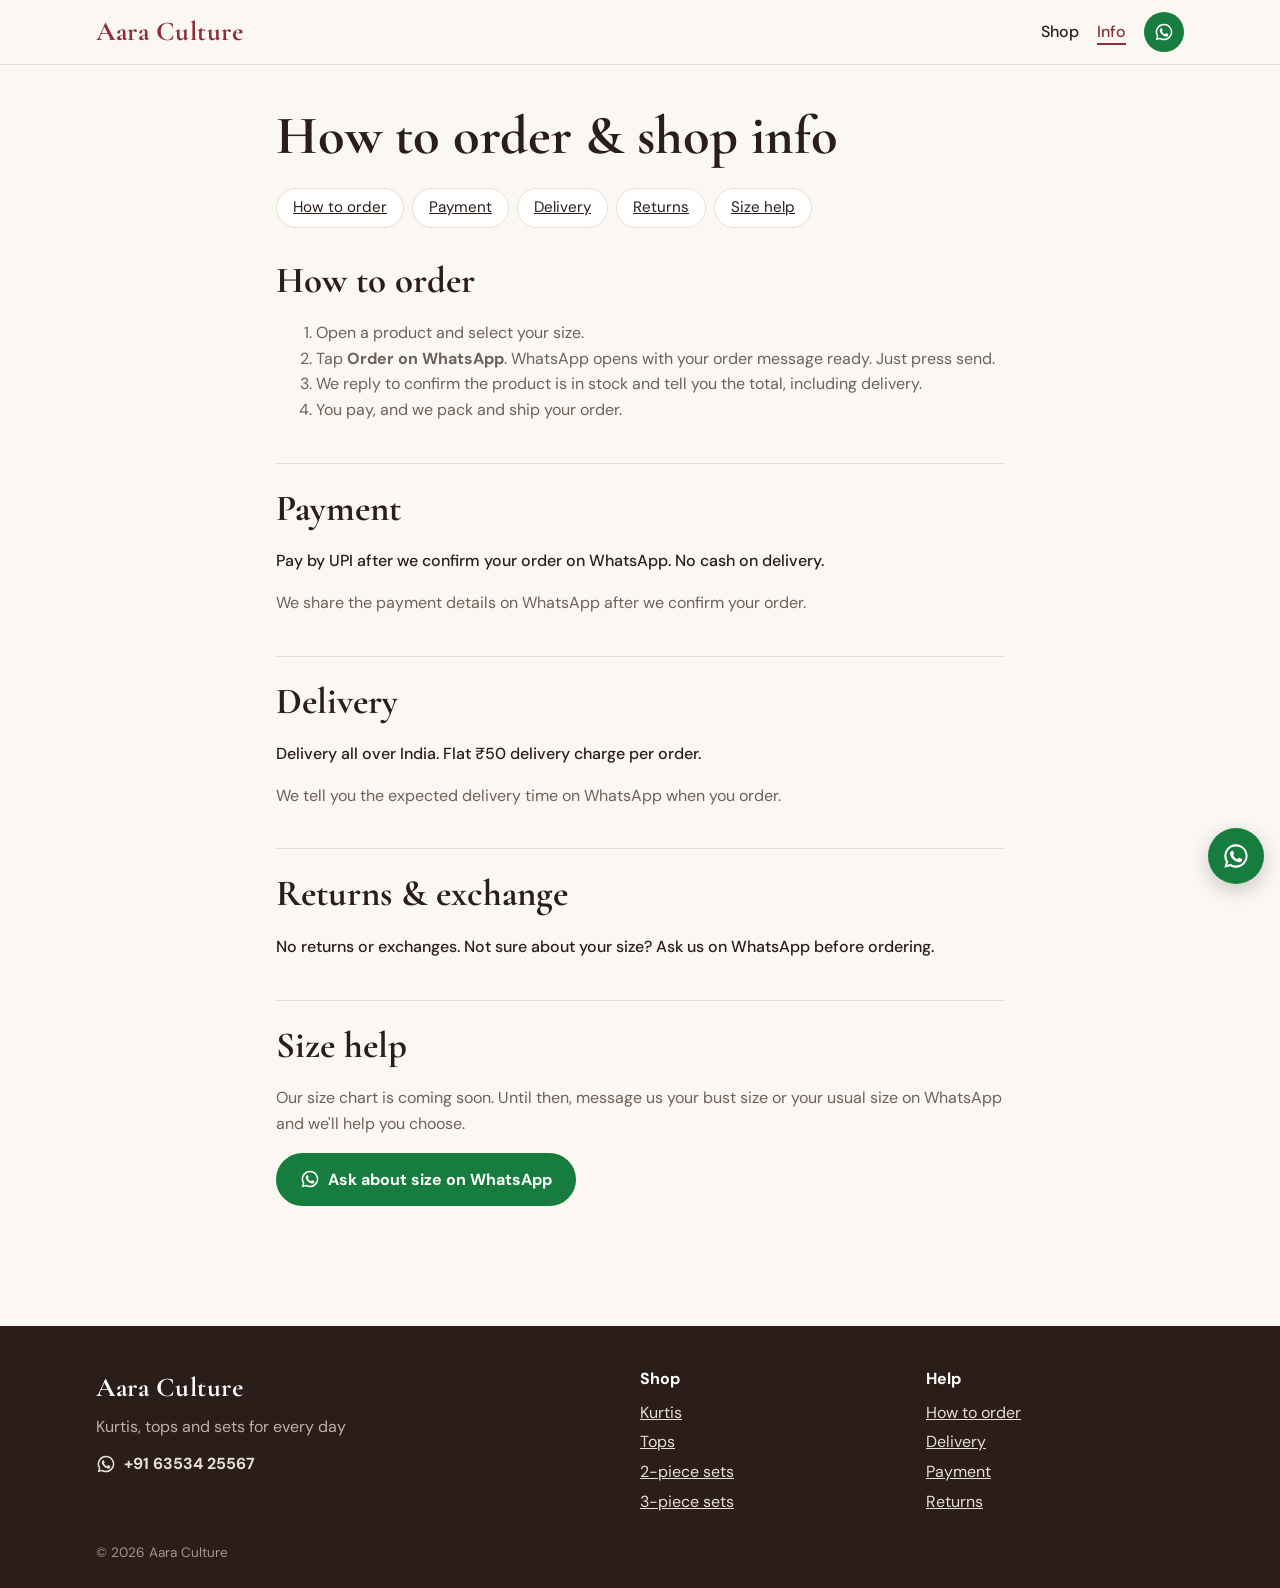
==== info.html @ 0fbfe8c0 "Build first version of the catalog site with sample products Home, shop (category/size filters), pro" ====
<!doctype html>
<html lang="en">
<head>
  <meta charset="utf-8">
  <meta name="viewport" content="width=device-width, initial-scale=1">
  <title>How to order & shop info | Aara Culture</title>
  <meta name="description" content="How to order from Aara Culture on WhatsApp, plus payment, delivery and return details.">
  <meta property="og:title" content="How to order & shop info | Aara Culture">
  <meta property="og:description" content="How to order from Aara Culture on WhatsApp, plus payment, delivery and return details.">
  <meta name="theme-color" content="#8c2f39">
  <link rel="icon" href="images/favicon.svg" type="image/svg+xml">
  <link rel="preconnect" href="https://fonts.googleapis.com">
  <link rel="preconnect" href="https://fonts.gstatic.com" crossorigin>
  <link rel="stylesheet" href="https://fonts.googleapis.com/css2?family=Cormorant+Garamond:wght@600;700&family=DM+Sans:wght@400;500;700&display=swap">
  <link rel="stylesheet" href="css/style.css">
  <script src="js/config.js" defer></script>
  <script src="js/common.js" defer></script>
</head>
<body data-page="info">
  <header id="site-header" class="site-header"></header>

  <main class="section container narrow">
    <h1 class="page-title">How to order &amp; shop info</h1>
    <nav class="toc" aria-label="On this page">
      <a class="chip" href="#how-to-order">How to order</a>
      <a class="chip" href="#payment">Payment</a>
      <a class="chip" href="#delivery">Delivery</a>
      <a class="chip" href="#returns">Returns</a>
      <a class="chip" href="#size-chart">Size help</a>
    </nav>

    <section class="info-block" id="how-to-order">
      <h2>How to order</h2>
      <ol>
        <li>Open a product and select your size.</li>
        <li>Tap <strong>Order on WhatsApp</strong>. WhatsApp opens with your order message ready. Just press send.</li>
        <li>We reply to confirm the product is in stock and tell you the total, including delivery.</li>
        <li>You pay, and we pack and ship your order.</li>
      </ol>
    </section>

    <section class="info-block" id="payment">
      <h2>Payment</h2>
      <p class="lead" data-policy="payment"></p>
      <p>We share the payment details on WhatsApp after we confirm your order.</p>
    </section>

    <section class="info-block" id="delivery">
      <h2>Delivery</h2>
      <p class="lead" data-policy="delivery"></p>
      <p>We tell you the expected delivery time on WhatsApp when you order.</p>
    </section>

    <section class="info-block" id="returns">
      <h2>Returns &amp; exchange</h2>
      <p class="lead" data-policy="returns"></p>
    </section>

    <section class="info-block" id="size-chart">
      <h2>Size help</h2>
      <p>Our size chart is coming soon. Until then, message us your bust size or your usual size on WhatsApp and we'll help you choose.</p>
      <p><a class="button button-whatsapp" id="size-help-button" href="#">Ask about size on WhatsApp</a></p>
    </section>
  </main>

  <footer id="site-footer" class="site-footer"></footer>
  <script>
    document.addEventListener("DOMContentLoaded", () => {
      const button = document.getElementById("size-help-button");
      button.href = whatsappLink("Hi " + STORE.name + ", can you help me choose my size?");
      button.insertAdjacentHTML("afterbegin", WHATSAPP_ICON);
    });
  </script>
</body>
</html>
---- css/style.css ----
/* Aara Culture — one stylesheet for the whole site. Mobile first. */

:root {
  --bg: #fbf7f2;
  --surface: #ffffff;
  --ink: #2b1d1a;
  --muted: #6f605a;
  --line: #eadfd5;
  --brand: #8c2f39;
  --brand-dark: #6e222b;
  --brand-soft: #f6e3e6;
  --gold: #c9a227;
  --whatsapp: #167d3f;
  --whatsapp-dark: #10662f;
  --radius: 14px;
  --font-display: "Cormorant Garamond", Georgia, serif;
  --font-body: "DM Sans", system-ui, -apple-system, "Segoe UI", Roboto, sans-serif;
}

*,
*::before,
*::after {
  box-sizing: border-box;
}

html {
  scroll-behavior: smooth;
}

body {
  margin: 0;
  background: var(--bg);
  color: var(--ink);
  font-family: var(--font-body);
  font-size: 16px;
  line-height: 1.6;
  -webkit-font-smoothing: antialiased;
}

img {
  display: block;
  max-width: 100%;
  height: auto;
}

a {
  color: var(--brand);
}

h1,
h2,
h3 {
  font-family: var(--font-display);
  font-weight: 700;
  line-height: 1.15;
  margin: 0 0 0.5em;
}

h1 {
  font-size: clamp(2.1rem, 6vw, 3.4rem);
}

h2 {
  font-size: clamp(1.7rem, 4.5vw, 2.3rem);
}

h3 {
  font-size: 1.35rem;
}

.container {
  width: 100%;
  max-width: 1120px;
  margin: 0 auto;
  padding: 0 16px;
}

.icon {
  width: 1.25em;
  height: 1.25em;
  flex-shrink: 0;
}

/* ---------- Header ---------- */

.site-header {
  position: sticky;
  top: 0;
  z-index: 20;
  background: rgba(251, 247, 242, 0.94);
  backdrop-filter: blur(8px);
  border-bottom: 1px solid var(--line);
}

.header-inner {
  display: flex;
  align-items: center;
  justify-content: space-between;
  min-height: 64px;
  gap: 12px;
}

.logo {
  font-family: var(--font-display);
  font-weight: 700;
  font-size: 1.7rem;
  letter-spacing: 0.02em;
  color: var(--brand);
  text-decoration: none;
  margin: 0;
  white-space: nowrap;
}

.nav {
  display: flex;
  align-items: center;
  gap: 18px;
}

.nav a {
  color: var(--ink);
  text-decoration: none;
  font-weight: 500;
}

.nav a[aria-current="page"] {
  color: var(--brand);
  text-decoration: underline;
  text-underline-offset: 6px;
  text-decoration-thickness: 2px;
}

.nav .nav-whatsapp {
  display: inline-flex;
  align-items: center;
  justify-content: center;
  width: 40px;
  height: 40px;
  border-radius: 50%;
  background: var(--whatsapp);
  color: #fff;
}

/* ---------- Buttons and chips ---------- */

.button {
  display: inline-flex;
  align-items: center;
  justify-content: center;
  gap: 8px;
  min-height: 48px;
  padding: 12px 22px;
  border: 2px solid var(--brand);
  border-radius: 999px;
  background: var(--brand);
  color: #fff;
  font: inherit;
  font-weight: 700;
  text-decoration: none;
  cursor: pointer;
  transition: background 0.15s, border-color 0.15s;
}

.button:hover {
  background: var(--brand-dark);
  border-color: var(--brand-dark);
}

.button-outline {
  background: transparent;
  color: var(--brand);
}

.button-outline:hover {
  background: var(--brand-soft);
}

.button-whatsapp {
  background: var(--whatsapp);
  border-color: var(--whatsapp);
}

.button-whatsapp:hover {
  background: var(--whatsapp-dark);
  border-color: var(--whatsapp-dark);
}

.button[aria-disabled="true"] {
  background: #d9d0ca;
  border-color: #d9d0ca;
  color: #5c504b;
  cursor: not-allowed;
}

.chip {
  min-height: 40px;
  padding: 6px 16px;
  border: 1.5px solid var(--line);
  border-radius: 999px;
  background: var(--surface);
  color: var(--ink);
  font: inherit;
  font-size: 0.95rem;
  white-space: nowrap;
  cursor: pointer;
}

.chip:hover {
  border-color: var(--brand);
}

.chip[aria-pressed="true"] {
  background: var(--brand);
  border-color: var(--brand);
  color: #fff;
}

.link-button {
  padding: 0;
  border: 0;
  background: none;
  color: var(--brand);
  font: inherit;
  text-decoration: underline;
  cursor: pointer;
}

:focus-visible {
  outline: 3px solid var(--gold);
  outline-offset: 2px;
}

/* ---------- Sections ---------- */

.section {
  padding-top: 40px;
  padding-bottom: 40px;
}

.section-head {
  display: flex;
  align-items: baseline;
  justify-content: space-between;
  gap: 12px;
}

.page-title {
  margin-bottom: 20px;
}

.notice {
  padding: 24px;
  border: 1px dashed var(--line);
  border-radius: var(--radius);
  background: var(--surface);
  text-align: center;
  grid-column: 1 / -1;
}

.loading {
  color: var(--muted);
}

/* ---------- Home: hero ---------- */

.hero {
  background:
    radial-gradient(circle at 85% 20%, rgba(201, 162, 39, 0.18), transparent 45%),
    radial-gradient(circle at 10% 90%, rgba(140, 47, 57, 0.12), transparent 50%),
    var(--brand-soft);
  overflow: hidden;
}

.hero-inner {
  display: grid;
  gap: 8px;
  align-items: center;
  padding-top: 40px;
}

.eyebrow {
  margin: 0 0 8px;
  color: var(--brand);
  font-size: 0.8rem;
  font-weight: 700;
  letter-spacing: 0.18em;
  text-transform: uppercase;
}

.hero-text p {
  max-width: 34em;
  color: var(--muted);
  font-size: 1.05rem;
}

.hero-actions {
  display: flex;
  flex-wrap: wrap;
  gap: 12px;
  margin-top: 24px;
}

.hero-image {
  width: min(260px, 70%);
  margin: 0 auto -24px;
}

/* ---------- Home: categories ---------- */

.category-grid {
  display: grid;
  grid-template-columns: repeat(2, 1fr);
  gap: 12px;
}

.category {
  position: relative;
  display: block;
  overflow: hidden;
  border-radius: var(--radius);
  color: var(--ink);
  text-decoration: none;
}

.category img {
  width: 100%;
  aspect-ratio: 4 / 5;
  object-fit: cover;
  transition: transform 0.3s;
}

.category:hover img {
  transform: scale(1.04);
}

.category span {
  position: absolute;
  left: 10px;
  right: 10px;
  bottom: 10px;
  padding: 8px 12px;
  border-radius: 999px;
  background: rgba(255, 255, 255, 0.92);
  font-weight: 700;
  text-align: center;
}

/* ---------- Product cards ---------- */

.product-grid {
  display: grid;
  grid-template-columns: repeat(2, 1fr);
  gap: 16px 12px;
}

.card {
  display: block;
  color: var(--ink);
  text-decoration: none;
}

.card-image {
  position: relative;
  overflow: hidden;
  border-radius: var(--radius);
  background: var(--surface);
}

.card-image img {
  width: 100%;
  aspect-ratio: 3 / 4;
  object-fit: cover;
  transition: transform 0.3s;
}

.card:hover .card-image img {
  transform: scale(1.04);
}

.card.is-soldout .card-image img {
  opacity: 0.55;
}

.badges {
  position: absolute;
  top: 8px;
  left: 8px;
  display: flex;
  flex-wrap: wrap;
  gap: 6px;
}

.badge {
  display: inline-block;
  padding: 2px 10px;
  border-radius: 999px;
  font-family: var(--font-body);
  font-size: 0.72rem;
  font-weight: 700;
  letter-spacing: 0.04em;
  text-transform: uppercase;
  vertical-align: middle;
}

.badge-soldout {
  background: var(--ink);
  color: #fff;
}

.badge-sample {
  background: #fff3cd;
  color: #6b5200;
}

.card-body {
  padding: 10px 2px 0;
}

.card-category {
  margin: 0;
  color: var(--muted);
  font-size: 0.8rem;
}

.card-title {
  margin: 2px 0 4px;
  font-family: var(--font-body);
  font-size: 0.98rem;
  font-weight: 500;
  line-height: 1.35;
}

.card-price {
  margin: 0;
  font-weight: 700;
}

/* ---------- Home: how to order ---------- */

.how {
  background: var(--surface);
  border-top: 1px solid var(--line);
  border-bottom: 1px solid var(--line);
}

.steps {
  display: grid;
  gap: 16px;
  margin: 0 0 20px;
  padding: 0;
  list-style: none;
}

.steps li {
  padding: 20px;
  border: 1px solid var(--line);
  border-radius: var(--radius);
  background: var(--bg);
}

.steps p {
  margin: 0;
  color: var(--muted);
}

.step-number {
  display: inline-flex;
  align-items: center;
  justify-content: center;
  width: 36px;
  height: 36px;
  margin-bottom: 10px;
  border-radius: 50%;
  background: var(--brand);
  color: #fff;
  font-weight: 700;
}

.note {
  color: var(--muted);
}

/* ---------- Shop filters ---------- */

.filters {
  display: grid;
  gap: 10px;
  margin-bottom: 8px;
}

.filter-row {
  display: flex;
  gap: 8px;
  overflow-x: auto;
  padding-bottom: 4px;
  scrollbar-width: thin;
}

.result-count {
  margin: 8px 0 16px;
  color: var(--muted);
  font-size: 0.9rem;
}

/* ---------- Product page ---------- */

.product-layout {
  display: grid;
  gap: 24px;
}

.gallery {
  position: relative;
  margin: 0 -16px;
}

.gallery-track {
  display: flex;
  overflow-x: auto;
  scroll-snap-type: x mandatory;
  scrollbar-width: none;
}

.gallery-track::-webkit-scrollbar {
  display: none;
}

.gallery-track img {
  flex: 0 0 100%;
  width: 100%;
  aspect-ratio: 3 / 4;
  object-fit: cover;
  scroll-snap-align: start;
}

.gallery-dots {
  display: flex;
  justify-content: center;
  gap: 8px;
  padding: 12px 0 0;
}

.gallery-dots button {
  width: 10px;
  height: 10px;
  padding: 0;
  border: 0;
  border-radius: 50%;
  background: rgba(43, 29, 26, 0.3);
  cursor: pointer;
}

.gallery-dots button[aria-current="true"] {
  background: var(--brand);
}

.breadcrumb {
  margin: 0 0 8px;
  color: var(--muted);
  font-size: 0.9rem;
}

.breadcrumb a {
  color: var(--muted);
}

.product-title {
  font-size: clamp(1.9rem, 5vw, 2.6rem);
  margin-bottom: 4px;
}

.product-code {
  margin: 0 0 8px;
  color: var(--muted);
  font-size: 0.9rem;
}

.product-price {
  margin: 0 0 20px;
  font-size: 1.6rem;
  font-weight: 700;
}

.label {
  margin: 0 0 8px;
  font-weight: 700;
}

.chips {
  display: flex;
  flex-wrap: wrap;
  gap: 8px;
}

.size-picker .chip {
  min-width: 52px;
}

.size-help {
  margin: 8px 0 0;
  font-size: 0.9rem;
}

.order-bar {
  position: sticky;
  bottom: 0;
  z-index: 10;
  margin: 20px -16px 0;
  padding: 12px 16px;
  background: rgba(251, 247, 242, 0.96);
  border-top: 1px solid var(--line);
}

.order-bar .button {
  width: 100%;
}

.details {
  margin: 24px 0;
}

.details dt {
  font-weight: 700;
}

.details dd {
  margin: 0 0 12px;
  color: var(--muted);
}

.policy-list {
  margin: 0;
  padding: 16px 16px 16px 34px;
  border-radius: var(--radius);
  background: var(--surface);
  border: 1px solid var(--line);
  font-size: 0.92rem;
}

.policy-list li + li {
  margin-top: 6px;
}

/* ---------- Info page ---------- */

.narrow {
  max-width: 760px;
}

.toc {
  display: flex;
  flex-wrap: wrap;
  gap: 8px;
  margin-bottom: 8px;
}

.info-block {
  scroll-margin-top: 80px;
  padding: 24px 0;
  border-bottom: 1px solid var(--line);
}

.info-block:last-child {
  border-bottom: 0;
}

.info-block p,
.info-block li {
  color: var(--muted);
}

.info-block .lead {
  color: var(--ink);
  font-weight: 500;
}

/* ---------- Footer ---------- */

.site-footer {
  margin-top: 40px;
  padding: 40px 0 24px;
  background: var(--ink);
  color: #e9dfd9;
}

.site-footer a {
  color: #e9dfd9;
}

.site-footer .logo {
  color: #fff;
}

.footer-inner {
  display: grid;
  gap: 28px;
}

.footer-tagline {
  margin: 4px 0 12px;
  color: #bfb1aa;
}

.footer-whatsapp {
  display: inline-flex;
  align-items: center;
  gap: 8px;
  font-weight: 700;
  text-decoration: none;
}

.footer-heading {
  margin: 0 0 8px;
  color: #fff;
  font-weight: 700;
}

.site-footer ul {
  margin: 0;
  padding: 0;
  list-style: none;
}

.site-footer li + li {
  margin-top: 4px;
}

.copyright {
  margin-top: 28px;
  color: #a39590;
  font-size: 0.85rem;
}

/* ---------- Floating WhatsApp button ---------- */

.floating-whatsapp {
  position: fixed;
  right: 16px;
  bottom: 16px;
  z-index: 30;
  display: inline-flex;
  align-items: center;
  justify-content: center;
  width: 56px;
  height: 56px;
  border-radius: 50%;
  background: var(--whatsapp);
  color: #fff;
  box-shadow: 0 6px 20px rgba(0, 0, 0, 0.2);
}

.floating-whatsapp .icon {
  width: 28px;
  height: 28px;
}

/* ---------- Bigger screens ---------- */

@media (min-width: 720px) {
  .hero-inner {
    grid-template-columns: 1.3fr 1fr;
    padding-top: 56px;
  }

  .hero-image {
    width: 100%;
    max-width: 340px;
    margin-bottom: -32px;
  }

  .category-grid {
    grid-template-columns: repeat(4, 1fr);
    gap: 16px;
  }

  .product-grid {
    grid-template-columns: repeat(3, 1fr);
    gap: 28px 20px;
  }

  .steps {
    grid-template-columns: repeat(3, 1fr);
  }

  .footer-inner {
    grid-template-columns: 2fr 1fr 1fr;
  }

  .product-layout {
    grid-template-columns: 1.1fr 1fr;
    gap: 40px;
    align-items: start;
  }

  .gallery {
    margin: 0;
  }

  .gallery-track {
    border-radius: var(--radius);
  }

  .order-bar {
    position: static;
    margin: 20px 0 0;
    padding: 0;
    background: none;
    border: 0;
  }
}

@media (min-width: 1000px) {
  .product-grid {
    grid-template-columns: repeat(4, 1fr);
  }
}

@media (prefers-reduced-motion: reduce) {
  html {
    scroll-behavior: auto;
  }

  .card-image img,
  .category img {
    transition: none;
  }
}
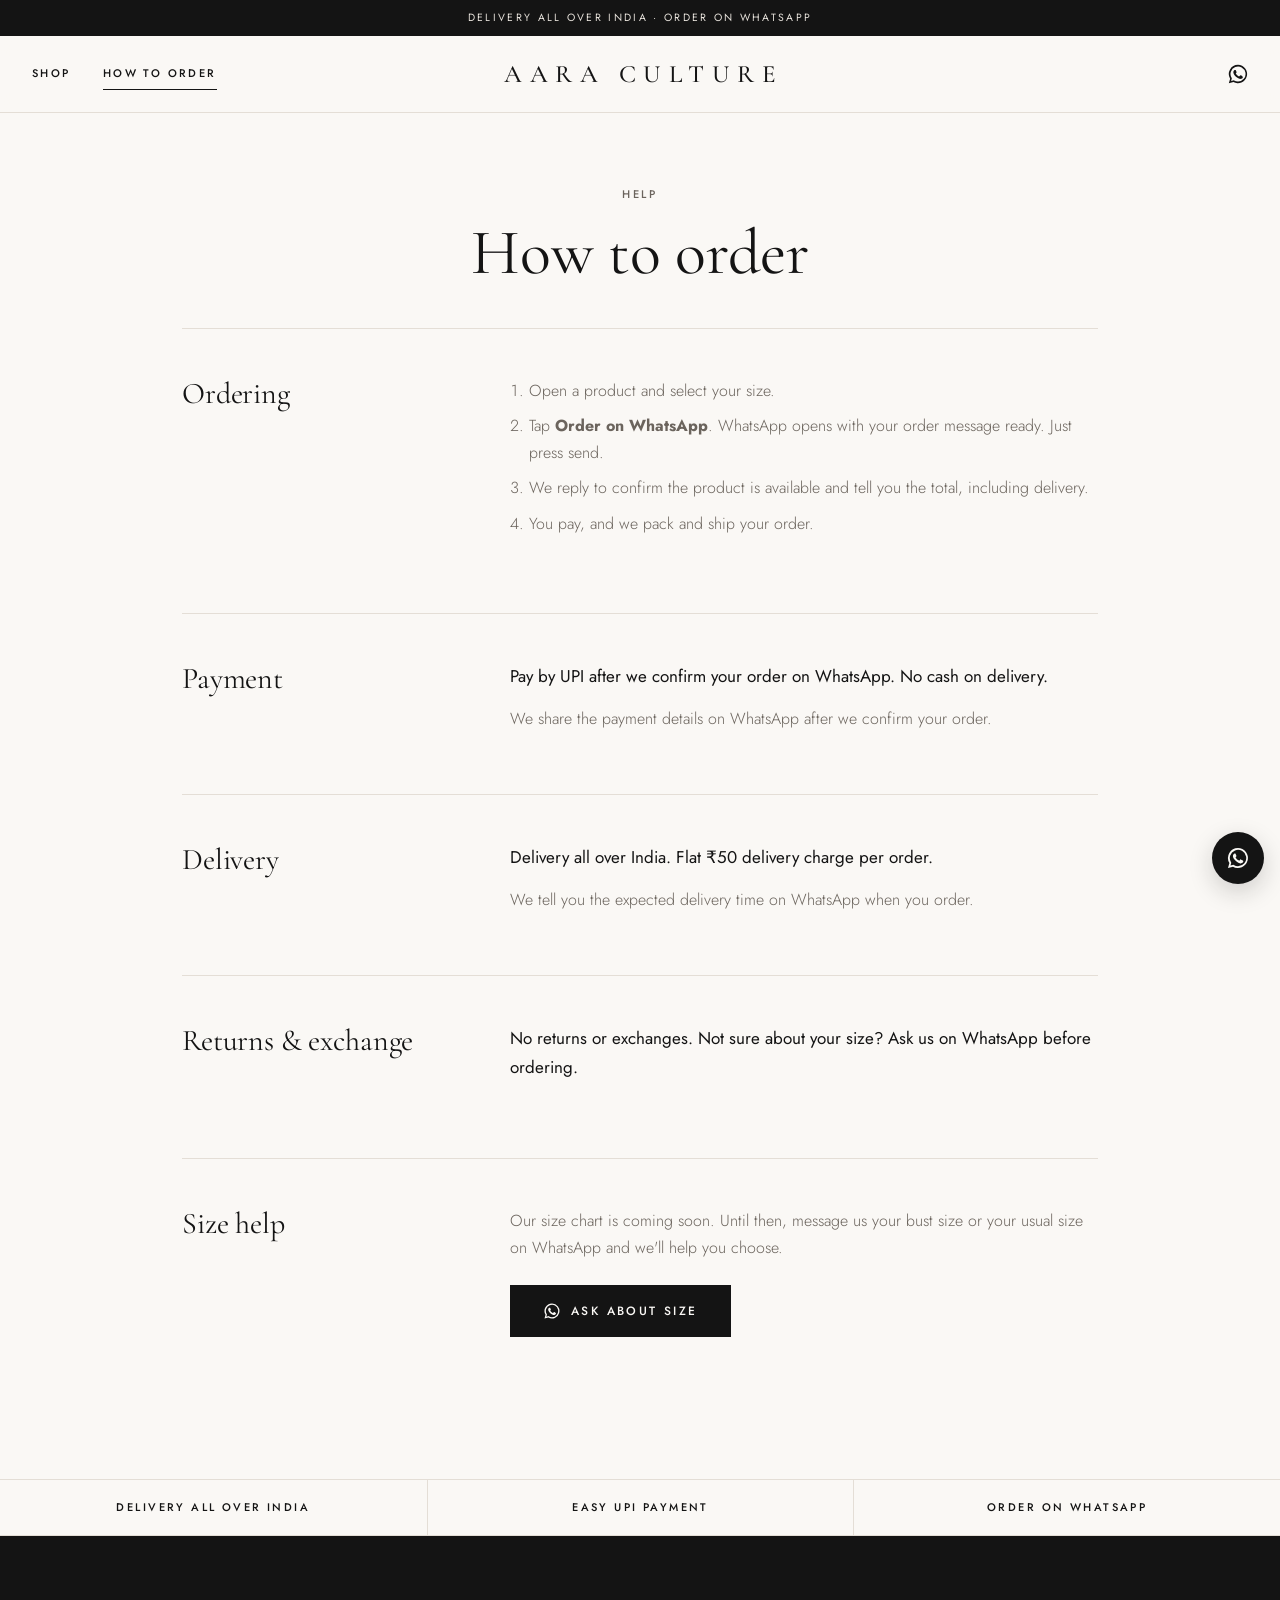
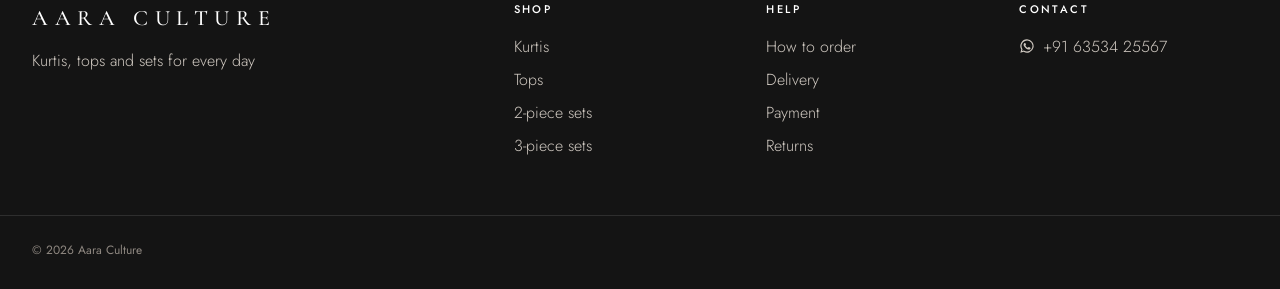
==== commit 47928c2c: "Redesign the site in a "minimal luxury" style Ivory and black palette, Cormorant Garamond headings w" ====
--- a/info.html
+++ b/info.html
@@ -3,15 +3,15 @@
 <head>
   <meta charset="utf-8">
   <meta name="viewport" content="width=device-width, initial-scale=1">
-  <title>How to order & shop info | Aara Culture</title>
+  <title>How to order | Aara Culture</title>
   <meta name="description" content="How to order from Aara Culture on WhatsApp, plus payment, delivery and return details.">
-  <meta property="og:title" content="How to order & shop info | Aara Culture">
+  <meta property="og:title" content="How to order | Aara Culture">
   <meta property="og:description" content="How to order from Aara Culture on WhatsApp, plus payment, delivery and return details.">
-  <meta name="theme-color" content="#8c2f39">
+  <meta name="theme-color" content="#faf8f5">
   <link rel="icon" href="images/favicon.svg" type="image/svg+xml">
   <link rel="preconnect" href="https://fonts.googleapis.com">
   <link rel="preconnect" href="https://fonts.gstatic.com" crossorigin>
-  <link rel="stylesheet" href="https://fonts.googleapis.com/css2?family=Cormorant+Garamond:wght@600;700&family=DM+Sans:wght@400;500;700&display=swap">
+  <link rel="stylesheet" href="https://fonts.googleapis.com/css2?family=Cormorant+Garamond:ital,wght@0,400;0,500;1,400&family=Jost:wght@300;400;500&display=swap">
   <link rel="stylesheet" href="css/style.css">
   <script src="js/config.js" defer></script>
   <script src="js/common.js" defer></script>
@@ -19,22 +19,18 @@
 <body data-page="info">
   <header id="site-header" class="site-header"></header>
 
-  <main class="section container narrow">
-    <h1 class="page-title">How to order &amp; shop info</h1>
-    <nav class="toc" aria-label="On this page">
-      <a class="chip" href="#how-to-order">How to order</a>
-      <a class="chip" href="#payment">Payment</a>
-      <a class="chip" href="#delivery">Delivery</a>
-      <a class="chip" href="#returns">Returns</a>
-      <a class="chip" href="#size-chart">Size help</a>
-    </nav>
+  <main class="container page info-page">
+    <div class="page-head">
+      <p class="eyebrow">Help</p>
+      <h1 class="page-title">How to order</h1>
+    </div>
 
     <section class="info-block" id="how-to-order">
-      <h2>How to order</h2>
+      <h2>Ordering</h2>
       <ol>
         <li>Open a product and select your size.</li>
         <li>Tap <strong>Order on WhatsApp</strong>. WhatsApp opens with your order message ready. Just press send.</li>
-        <li>We reply to confirm the product is in stock and tell you the total, including delivery.</li>
+        <li>We reply to confirm the product is available and tell you the total, including delivery.</li>
         <li>You pay, and we pack and ship your order.</li>
       </ol>
     </section>
@@ -59,7 +55,7 @@
     <section class="info-block" id="size-chart">
       <h2>Size help</h2>
       <p>Our size chart is coming soon. Until then, message us your bust size or your usual size on WhatsApp and we'll help you choose.</p>
-      <p><a class="button button-whatsapp" id="size-help-button" href="#">Ask about size on WhatsApp</a></p>
+      <a class="button" id="size-help-button" href="#">Ask about size</a>
     </section>
   </main>
 
--- a/css/style.css
+++ b/css/style.css
@@ -1,20 +1,18 @@
-/* Aara Culture — one stylesheet for the whole site. Mobile first. */
+/* Aara Culture — "minimal luxury" stylesheet. Mobile first. */
 
 :root {
-  --bg: #fbf7f2;
+  --bg: #faf8f5;
   --surface: #ffffff;
-  --ink: #2b1d1a;
-  --muted: #6f605a;
-  --line: #eadfd5;
-  --brand: #8c2f39;
-  --brand-dark: #6e222b;
-  --brand-soft: #f6e3e6;
-  --gold: #c9a227;
-  --whatsapp: #167d3f;
-  --whatsapp-dark: #10662f;
-  --radius: 14px;
-  --font-display: "Cormorant Garamond", Georgia, serif;
-  --font-body: "DM Sans", system-ui, -apple-system, "Segoe UI", Roboto, sans-serif;
+  --sand: #efeae3;
+  --ink: #141414;
+  --muted: #6b645d;
+  --stone: #8a8178;
+  --line: #e4ded6;
+  --font-display: "Cormorant Garamond", Georgia, "Times New Roman", serif;
+  --font-body: "Jost", "Helvetica Neue", Arial, sans-serif;
+  --gutter: 16px;
+  --header-height: 60px;
+  --ease: cubic-bezier(0.22, 0.61, 0.36, 1);
 }
 
 *,
@@ -25,6 +23,7 @@
 
 html {
   scroll-behavior: smooth;
+  -webkit-text-size-adjust: 100%;
 }
 
 body {
@@ -32,9 +31,14 @@
   background: var(--bg);
   color: var(--ink);
   font-family: var(--font-body);
-  font-size: 16px;
-  line-height: 1.6;
+  font-size: 15px;
+  font-weight: 400;
+  line-height: 1.7;
   -webkit-font-smoothing: antialiased;
+}
+
+body.menu-open {
+  overflow: hidden;
 }
 
 img {
@@ -44,305 +48,443 @@
 }
 
 a {
-  color: var(--brand);
+  color: inherit;
 }
 
 h1,
 h2,
 h3 {
+  margin: 0;
   font-family: var(--font-display);
-  font-weight: 700;
-  line-height: 1.15;
-  margin: 0 0 0.5em;
-}
-
-h1 {
-  font-size: clamp(2.1rem, 6vw, 3.4rem);
-}
-
-h2 {
-  font-size: clamp(1.7rem, 4.5vw, 2.3rem);
-}
-
-h3 {
-  font-size: 1.35rem;
+  font-weight: 400;
+  line-height: 1.1;
+  letter-spacing: -0.005em;
+}
+
+h1 em,
+h2 em {
+  font-style: italic;
+}
+
+p {
+  margin: 0;
 }
 
 .container {
   width: 100%;
-  max-width: 1120px;
+  max-width: 1320px;
   margin: 0 auto;
-  padding: 0 16px;
+  padding: 0 var(--gutter);
 }
 
 .icon {
-  width: 1.25em;
-  height: 1.25em;
+  width: 20px;
+  height: 20px;
   flex-shrink: 0;
 }
 
-/* ---------- Header ---------- */
-
-.site-header {
-  position: sticky;
-  top: 0;
-  z-index: 20;
-  background: rgba(251, 247, 242, 0.94);
-  backdrop-filter: blur(8px);
-  border-bottom: 1px solid var(--line);
-}
-
-.header-inner {
+.eyebrow {
+  margin-bottom: 14px;
+  color: var(--muted);
+  font-size: 11px;
+  font-weight: 500;
+  letter-spacing: 0.26em;
+  text-transform: uppercase;
+}
+
+.section {
+  padding-top: 64px;
+  padding-bottom: 64px;
+}
+
+.section-head {
   display: flex;
-  align-items: center;
+  align-items: flex-end;
   justify-content: space-between;
-  min-height: 64px;
-  gap: 12px;
-}
-
-.logo {
-  font-family: var(--font-display);
-  font-weight: 700;
-  font-size: 1.7rem;
-  letter-spacing: 0.02em;
-  color: var(--brand);
-  text-decoration: none;
-  margin: 0;
-  white-space: nowrap;
-}
-
-.nav {
-  display: flex;
-  align-items: center;
-  gap: 18px;
-}
-
-.nav a {
-  color: var(--ink);
-  text-decoration: none;
-  font-weight: 500;
-}
-
-.nav a[aria-current="page"] {
-  color: var(--brand);
-  text-decoration: underline;
-  text-underline-offset: 6px;
-  text-decoration-thickness: 2px;
-}
-
-.nav .nav-whatsapp {
+  gap: 16px;
+  margin-bottom: 28px;
+}
+
+.section-title {
+  font-size: clamp(30px, 6vw, 46px);
+}
+
+.text-link {
   display: inline-flex;
   align-items: center;
-  justify-content: center;
-  width: 40px;
-  height: 40px;
-  border-radius: 50%;
-  background: var(--whatsapp);
-  color: #fff;
-}
-
-/* ---------- Buttons and chips ---------- */
+  gap: 10px;
+  padding-bottom: 4px;
+  border-bottom: 1px solid currentColor;
+  font-size: 11px;
+  font-weight: 500;
+  letter-spacing: 0.22em;
+  text-transform: uppercase;
+  text-decoration: none;
+  white-space: nowrap;
+}
+
+.text-link .icon-arrow {
+  width: 16px;
+  height: 16px;
+  transition: transform 0.3s var(--ease);
+}
+
+.text-link:hover .icon-arrow {
+  transform: translateX(4px);
+}
+
+.notice {
+  grid-column: 1 / -1;
+  padding: 40px 24px;
+  border: 1px solid var(--line);
+  color: var(--muted);
+  text-align: center;
+}
+
+.notice p + p {
+  margin-top: 20px;
+}
+
+.notice a {
+  color: var(--ink);
+}
+
+.loading {
+  grid-column: 1 / -1;
+  color: var(--muted);
+}
+
+:focus-visible {
+  outline: 1px solid var(--ink);
+  outline-offset: 3px;
+}
+
+/* ---------- Buttons ---------- */
 
 .button {
   display: inline-flex;
   align-items: center;
   justify-content: center;
-  gap: 8px;
-  min-height: 48px;
-  padding: 12px 22px;
-  border: 2px solid var(--brand);
-  border-radius: 999px;
-  background: var(--brand);
-  color: #fff;
+  gap: 10px;
+  min-height: 52px;
+  padding: 14px 32px;
+  border: 1px solid var(--ink);
+  border-radius: 0;
+  background: var(--ink);
+  color: var(--bg);
   font: inherit;
-  font-weight: 700;
+  font-size: 12px;
+  font-weight: 500;
+  letter-spacing: 0.2em;
+  text-transform: uppercase;
   text-decoration: none;
   cursor: pointer;
-  transition: background 0.15s, border-color 0.15s;
+  transition: background 0.25s var(--ease), color 0.25s var(--ease);
 }
 
 .button:hover {
-  background: var(--brand-dark);
-  border-color: var(--brand-dark);
-}
-
-.button-outline {
   background: transparent;
-  color: var(--brand);
-}
-
-.button-outline:hover {
-  background: var(--brand-soft);
-}
-
-.button-whatsapp {
-  background: var(--whatsapp);
-  border-color: var(--whatsapp);
-}
-
-.button-whatsapp:hover {
-  background: var(--whatsapp-dark);
-  border-color: var(--whatsapp-dark);
+  color: var(--ink);
+}
+
+.button .icon {
+  width: 18px;
+  height: 18px;
+}
+
+.button-block {
+  width: 100%;
 }
 
 .button[aria-disabled="true"] {
-  background: #d9d0ca;
-  border-color: #d9d0ca;
-  color: #5c504b;
+  background: transparent;
+  border-color: var(--line);
+  color: var(--muted);
   cursor: not-allowed;
-}
-
-.chip {
-  min-height: 40px;
-  padding: 6px 16px;
-  border: 1.5px solid var(--line);
-  border-radius: 999px;
-  background: var(--surface);
-  color: var(--ink);
-  font: inherit;
-  font-size: 0.95rem;
-  white-space: nowrap;
-  cursor: pointer;
-}
-
-.chip:hover {
-  border-color: var(--brand);
-}
-
-.chip[aria-pressed="true"] {
-  background: var(--brand);
-  border-color: var(--brand);
-  color: #fff;
 }
 
 .link-button {
   padding: 0;
   border: 0;
   background: none;
-  color: var(--brand);
+  color: var(--ink);
   font: inherit;
   text-decoration: underline;
   cursor: pointer;
 }
 
-:focus-visible {
-  outline: 3px solid var(--gold);
-  outline-offset: 2px;
-}
-
-/* ---------- Sections ---------- */
-
-.section {
-  padding-top: 40px;
-  padding-bottom: 40px;
-}
-
-.section-head {
+.icon-button {
+  display: inline-flex;
+  align-items: center;
+  justify-content: center;
+  width: 44px;
+  height: 44px;
+  padding: 0;
+  border: 0;
+  background: none;
+  color: var(--ink);
+  cursor: pointer;
+}
+
+.icon-button .icon {
+  width: 22px;
+  height: 22px;
+}
+
+/* ---------- Announcement + header ---------- */
+
+.announcement {
+  padding: 9px var(--gutter);
+  background: var(--ink);
+  color: #e9e4dd;
+  font-size: 10.5px;
+  font-weight: 400;
+  letter-spacing: 0.22em;
+  text-align: center;
+  text-transform: uppercase;
+}
+
+.site-header {
+  position: sticky;
+  top: 0;
+  z-index: 40;
+  background: rgba(250, 248, 245, 0.92);
+  backdrop-filter: saturate(140%) blur(10px);
+  border-bottom: 1px solid var(--line);
+}
+
+.header-inner {
+  display: grid;
+  grid-template-columns: 1fr auto 1fr;
+  align-items: center;
+  height: var(--header-height);
+}
+
+.header-left {
   display: flex;
-  align-items: baseline;
+  align-items: center;
+  margin-left: -12px;
+}
+
+.header-right {
+  display: flex;
+  justify-content: flex-end;
+  margin-right: -12px;
+}
+
+.logo {
+  margin: 0;
+  /* Letter spacing adds space after the last letter; pull it back so the logo is centred. */
+  margin-right: -0.3em;
+  font-family: var(--font-display);
+  font-size: 21px;
+  font-weight: 500;
+  letter-spacing: 0.3em;
+  text-transform: uppercase;
+  text-decoration: none;
+  white-space: nowrap;
+}
+
+.nav {
+  display: none;
+  gap: 32px;
+}
+
+.nav a {
+  font-size: 11px;
+  font-weight: 500;
+  letter-spacing: 0.22em;
+  text-transform: uppercase;
+  text-decoration: none;
+  padding: 6px 0;
+  border-bottom: 1px solid transparent;
+}
+
+.nav a:hover,
+.nav a[aria-current="page"] {
+  border-bottom-color: var(--ink);
+}
+
+/* ---------- Slide-out menu (phones) ---------- */
+
+.menu-overlay {
+  position: fixed;
+  inset: 0;
+  z-index: 50;
+  background: rgba(20, 20, 20, 0.35);
+}
+
+.menu {
+  position: fixed;
+  top: 0;
+  bottom: 0;
+  left: 0;
+  z-index: 60;
+  width: min(86vw, 380px);
+  overflow-y: auto;
+  padding: 0 24px 32px;
+  background: var(--bg);
+  animation: menu-in 0.35s var(--ease);
+}
+
+@keyframes menu-in {
+  from {
+    transform: translateX(-100%);
+  }
+}
+
+.menu-head {
+  display: flex;
+  align-items: center;
   justify-content: space-between;
-  gap: 12px;
-}
-
-.page-title {
-  margin-bottom: 20px;
-}
-
-.notice {
-  padding: 24px;
-  border: 1px dashed var(--line);
-  border-radius: var(--radius);
-  background: var(--surface);
-  text-align: center;
-  grid-column: 1 / -1;
-}
-
-.loading {
-  color: var(--muted);
+  height: var(--header-height);
+  margin: 0 -12px 0 0;
+  border-bottom: 1px solid var(--line);
+}
+
+.menu-head .logo {
+  font-size: 18px;
+}
+
+.menu ul {
+  margin: 0;
+  padding: 0;
+  list-style: none;
+}
+
+.menu-links {
+  padding: 16px 0 !important;
+  border-bottom: 1px solid var(--line);
+}
+
+.menu-links a {
+  display: block;
+  padding: 10px 0;
+  font-family: var(--font-display);
+  font-size: 28px;
+  line-height: 1.2;
+  text-decoration: none;
+}
+
+.menu-secondary {
+  padding-top: 20px !important;
+}
+
+.menu-secondary a {
+  display: inline-flex;
+  align-items: center;
+  gap: 10px;
+  padding: 8px 0;
+  color: var(--muted);
+  font-size: 12px;
+  letter-spacing: 0.16em;
+  text-transform: uppercase;
+  text-decoration: none;
+}
+
+.menu-secondary .icon {
+  width: 18px;
+  height: 18px;
 }
 
 /* ---------- Home: hero ---------- */
 
 .hero {
-  background:
-    radial-gradient(circle at 85% 20%, rgba(201, 162, 39, 0.18), transparent 45%),
-    radial-gradient(circle at 10% 90%, rgba(140, 47, 57, 0.12), transparent 50%),
-    var(--brand-soft);
-  overflow: hidden;
-}
-
-.hero-inner {
-  display: grid;
-  gap: 8px;
-  align-items: center;
-  padding-top: 40px;
-}
-
-.eyebrow {
-  margin: 0 0 8px;
-  color: var(--brand);
-  font-size: 0.8rem;
-  font-weight: 700;
-  letter-spacing: 0.18em;
-  text-transform: uppercase;
-}
-
-.hero-text p {
-  max-width: 34em;
-  color: var(--muted);
-  font-size: 1.05rem;
+  position: relative;
+  background: var(--sand);
+}
+
+.hero-media img {
+  width: 100%;
+  aspect-ratio: 4 / 5;
+  object-fit: cover;
+  object-position: center;
+}
+
+.hero-content {
+  padding: 40px var(--gutter) 56px;
+  background: var(--bg);
+}
+
+.hero-title {
+  font-size: clamp(46px, 13vw, 92px);
+  line-height: 0.98;
+  letter-spacing: -0.015em;
+}
+
+.hero-text {
+  max-width: 30em;
+  margin: 20px 0 32px;
+  color: var(--muted);
+  font-size: 15px;
+  font-weight: 300;
 }
 
 .hero-actions {
   display: flex;
   flex-wrap: wrap;
-  gap: 12px;
-  margin-top: 24px;
-}
-
-.hero-image {
-  width: min(260px, 70%);
-  margin: 0 auto -24px;
+  align-items: center;
+  gap: 28px;
 }
 
 /* ---------- Home: categories ---------- */
 
 .category-grid {
   display: grid;
-  grid-template-columns: repeat(2, 1fr);
+  grid-auto-flow: column;
+  grid-auto-columns: 64%;
   gap: 12px;
+  overflow-x: auto;
+  scroll-snap-type: x mandatory;
+  scroll-padding-inline: var(--gutter);
+  margin: 0 calc(var(--gutter) * -1);
+  padding: 0 var(--gutter) 8px;
+  scrollbar-width: none;
+}
+
+.category-grid::-webkit-scrollbar {
+  display: none;
 }
 
 .category {
-  position: relative;
-  display: block;
+  scroll-snap-align: start;
+  text-decoration: none;
+}
+
+.category-image {
   overflow: hidden;
-  border-radius: var(--radius);
-  color: var(--ink);
-  text-decoration: none;
-}
-
-.category img {
+  background: var(--sand);
+}
+
+.category-image img {
   width: 100%;
-  aspect-ratio: 4 / 5;
+  aspect-ratio: 3 / 4;
   object-fit: cover;
-  transition: transform 0.3s;
-}
-
-.category:hover img {
+  transition: transform 0.9s var(--ease);
+}
+
+.category:hover .category-image img {
   transform: scale(1.04);
 }
 
-.category span {
-  position: absolute;
-  left: 10px;
-  right: 10px;
-  bottom: 10px;
-  padding: 8px 12px;
-  border-radius: 999px;
-  background: rgba(255, 255, 255, 0.92);
-  font-weight: 700;
-  text-align: center;
+.category-name {
+  display: flex;
+  align-items: center;
+  gap: 10px;
+  margin-top: 14px;
+  font-family: var(--font-display);
+  font-size: 22px;
+}
+
+.category-name .icon-arrow {
+  width: 18px;
+  height: 18px;
+  color: var(--stone);
+  transition: transform 0.3s var(--ease);
+}
+
+.category:hover .icon-arrow {
+  transform: translateX(4px);
 }
 
 /* ---------- Product cards ---------- */
@@ -350,41 +492,42 @@
 .product-grid {
   display: grid;
   grid-template-columns: repeat(2, 1fr);
-  gap: 16px 12px;
+  gap: 36px 10px;
 }
 
 .card {
   display: block;
-  color: var(--ink);
   text-decoration: none;
 }
 
 .card-image {
   position: relative;
   overflow: hidden;
-  border-radius: var(--radius);
-  background: var(--surface);
+  background: var(--sand);
 }
 
 .card-image img {
   width: 100%;
   aspect-ratio: 3 / 4;
   object-fit: cover;
-  transition: transform 0.3s;
-}
-
-.card:hover .card-image img {
-  transform: scale(1.04);
+  transition: transform 0.9s var(--ease), opacity 0.5s var(--ease);
+}
+
+.card-image .card-image-hover {
+  position: absolute;
+  inset: 0;
+  height: 100%;
+  opacity: 0;
 }
 
 .card.is-soldout .card-image img {
-  opacity: 0.55;
+  opacity: 0.6;
 }
 
 .badges {
   position: absolute;
-  top: 8px;
-  left: 8px;
+  top: 10px;
+  left: 10px;
   display: flex;
   flex-wrap: wrap;
   gap: 6px;
@@ -392,343 +535,209 @@
 
 .badge {
   display: inline-block;
-  padding: 2px 10px;
-  border-radius: 999px;
+  padding: 4px 8px 3px;
+  background: var(--ink);
+  color: var(--bg);
   font-family: var(--font-body);
-  font-size: 0.72rem;
-  font-weight: 700;
-  letter-spacing: 0.04em;
+  font-size: 9.5px;
+  font-weight: 500;
+  letter-spacing: 0.18em;
+  line-height: 1.3;
   text-transform: uppercase;
   vertical-align: middle;
 }
 
-.badge-soldout {
-  background: var(--ink);
-  color: #fff;
-}
-
-.badge-sample {
-  background: #fff3cd;
-  color: #6b5200;
-}
-
-.card-body {
-  padding: 10px 2px 0;
-}
-
-.card-category {
-  margin: 0;
-  color: var(--muted);
-  font-size: 0.8rem;
+.badge-light {
+  background: var(--bg);
+  color: var(--ink);
 }
 
 .card-title {
-  margin: 2px 0 4px;
+  margin-top: 14px;
   font-family: var(--font-body);
-  font-size: 0.98rem;
-  font-weight: 500;
-  line-height: 1.35;
+  font-size: 13.5px;
+  font-weight: 400;
+  line-height: 1.45;
+  letter-spacing: 0.01em;
 }
 
 .card-price {
-  margin: 0;
-  font-weight: 700;
+  margin-top: 4px;
+  color: var(--muted);
+  font-size: 13.5px;
+}
+
+@media (hover: hover) {
+  .card:hover .card-image img {
+    transform: scale(1.03);
+  }
+
+  .card:hover .card-image .card-image-hover {
+    opacity: 1;
+  }
+}
+
+/* ---------- Home: brand statement ---------- */
+
+.statement {
+  padding: 88px var(--gutter);
+  background: var(--sand);
+  text-align: center;
+}
+
+.statement-quote {
+  max-width: 820px;
+  margin: 0 auto;
+  font-family: var(--font-display);
+  font-size: clamp(26px, 6vw, 42px);
+  font-style: italic;
+  font-weight: 400;
+  line-height: 1.3;
+}
+
+.statement-sign {
+  margin-top: 28px;
+  color: var(--muted);
+  font-size: 11px;
+  font-weight: 500;
+  letter-spacing: 0.3em;
+  text-transform: uppercase;
 }
 
 /* ---------- Home: how to order ---------- */
-
-.how {
-  background: var(--surface);
-  border-top: 1px solid var(--line);
-  border-bottom: 1px solid var(--line);
-}
 
 .steps {
   display: grid;
-  gap: 16px;
-  margin: 0 0 20px;
+  gap: 0;
+  margin: 0;
   padding: 0;
   list-style: none;
+  border-top: 1px solid var(--line);
 }
 
 .steps li {
-  padding: 20px;
-  border: 1px solid var(--line);
-  border-radius: var(--radius);
-  background: var(--bg);
+  display: grid;
+  grid-template-columns: 56px 1fr;
+  gap: 4px 12px;
+  padding: 28px 0;
+  border-bottom: 1px solid var(--line);
+}
+
+.step-number {
+  grid-row: span 2;
+  font-family: var(--font-display);
+  font-size: 34px;
+  line-height: 1;
+  color: var(--stone);
+}
+
+.steps h3 {
+  font-family: var(--font-body);
+  font-size: 12px;
+  font-weight: 500;
+  letter-spacing: 0.2em;
+  text-transform: uppercase;
+  line-height: 1.6;
 }
 
 .steps p {
+  color: var(--muted);
+  font-weight: 300;
+}
+
+/* ---------- Footer ---------- */
+
+.highlights {
+  display: grid;
   margin: 0;
-  color: var(--muted);
-}
-
-.step-number {
-  display: inline-flex;
-  align-items: center;
-  justify-content: center;
-  width: 36px;
-  height: 36px;
-  margin-bottom: 10px;
-  border-radius: 50%;
-  background: var(--brand);
-  color: #fff;
-  font-weight: 700;
-}
-
-.note {
-  color: var(--muted);
-}
-
-/* ---------- Shop filters ---------- */
-
-.filters {
-  display: grid;
-  gap: 10px;
-  margin-bottom: 8px;
-}
-
-.filter-row {
-  display: flex;
-  gap: 8px;
-  overflow-x: auto;
-  padding-bottom: 4px;
-  scrollbar-width: thin;
-}
-
-.result-count {
-  margin: 8px 0 16px;
-  color: var(--muted);
-  font-size: 0.9rem;
-}
-
-/* ---------- Product page ---------- */
-
-.product-layout {
-  display: grid;
-  gap: 24px;
-}
-
-.gallery {
-  position: relative;
-  margin: 0 -16px;
-}
-
-.gallery-track {
-  display: flex;
-  overflow-x: auto;
-  scroll-snap-type: x mandatory;
-  scrollbar-width: none;
-}
-
-.gallery-track::-webkit-scrollbar {
-  display: none;
-}
-
-.gallery-track img {
-  flex: 0 0 100%;
-  width: 100%;
-  aspect-ratio: 3 / 4;
-  object-fit: cover;
-  scroll-snap-align: start;
-}
-
-.gallery-dots {
-  display: flex;
-  justify-content: center;
-  gap: 8px;
-  padding: 12px 0 0;
-}
-
-.gallery-dots button {
-  width: 10px;
-  height: 10px;
   padding: 0;
-  border: 0;
-  border-radius: 50%;
-  background: rgba(43, 29, 26, 0.3);
-  cursor: pointer;
-}
-
-.gallery-dots button[aria-current="true"] {
-  background: var(--brand);
-}
-
-.breadcrumb {
-  margin: 0 0 8px;
-  color: var(--muted);
-  font-size: 0.9rem;
-}
-
-.breadcrumb a {
-  color: var(--muted);
-}
-
-.product-title {
-  font-size: clamp(1.9rem, 5vw, 2.6rem);
-  margin-bottom: 4px;
-}
-
-.product-code {
-  margin: 0 0 8px;
-  color: var(--muted);
-  font-size: 0.9rem;
-}
-
-.product-price {
-  margin: 0 0 20px;
-  font-size: 1.6rem;
-  font-weight: 700;
-}
-
-.label {
-  margin: 0 0 8px;
-  font-weight: 700;
-}
-
-.chips {
-  display: flex;
-  flex-wrap: wrap;
-  gap: 8px;
-}
-
-.size-picker .chip {
-  min-width: 52px;
-}
-
-.size-help {
-  margin: 8px 0 0;
-  font-size: 0.9rem;
-}
-
-.order-bar {
-  position: sticky;
-  bottom: 0;
-  z-index: 10;
-  margin: 20px -16px 0;
-  padding: 12px 16px;
-  background: rgba(251, 247, 242, 0.96);
+  list-style: none;
   border-top: 1px solid var(--line);
 }
 
-.order-bar .button {
-  width: 100%;
-}
-
-.details {
-  margin: 24px 0;
-}
-
-.details dt {
-  font-weight: 700;
-}
-
-.details dd {
-  margin: 0 0 12px;
-  color: var(--muted);
-}
-
-.policy-list {
-  margin: 0;
-  padding: 16px 16px 16px 34px;
-  border-radius: var(--radius);
-  background: var(--surface);
-  border: 1px solid var(--line);
-  font-size: 0.92rem;
-}
-
-.policy-list li + li {
-  margin-top: 6px;
-}
-
-/* ---------- Info page ---------- */
-
-.narrow {
-  max-width: 760px;
-}
-
-.toc {
-  display: flex;
-  flex-wrap: wrap;
-  gap: 8px;
-  margin-bottom: 8px;
-}
-
-.info-block {
-  scroll-margin-top: 80px;
-  padding: 24px 0;
+.highlights li {
+  padding: 18px var(--gutter);
   border-bottom: 1px solid var(--line);
-}
-
-.info-block:last-child {
-  border-bottom: 0;
-}
-
-.info-block p,
-.info-block li {
-  color: var(--muted);
-}
-
-.info-block .lead {
-  color: var(--ink);
-  font-weight: 500;
-}
-
-/* ---------- Footer ---------- */
-
-.site-footer {
-  margin-top: 40px;
-  padding: 40px 0 24px;
+  font-size: 11px;
+  font-weight: 500;
+  letter-spacing: 0.22em;
+  text-align: center;
+  text-transform: uppercase;
+}
+
+.footer-main {
+  padding: 64px 0 28px;
   background: var(--ink);
-  color: #e9dfd9;
-}
-
-.site-footer a {
-  color: #e9dfd9;
-}
-
-.site-footer .logo {
+  color: #cfc8c0;
+}
+
+.footer-main a {
+  color: #cfc8c0;
+  text-decoration: none;
+}
+
+.footer-main a:hover {
   color: #fff;
 }
 
 .footer-inner {
   display: grid;
-  gap: 28px;
+  grid-template-columns: 1fr 1fr;
+  gap: 40px 24px;
+}
+
+.footer-brand {
+  grid-column: 1 / -1;
+}
+
+.footer-main .logo {
+  margin-right: 0;
+  color: #fff;
+  font-size: 22px;
 }
 
 .footer-tagline {
-  margin: 4px 0 12px;
-  color: #bfb1aa;
+  margin-top: 10px;
+  font-weight: 300;
+}
+
+.footer-heading {
+  margin-bottom: 14px;
+  color: #fff;
+  font-size: 11px;
+  font-weight: 500;
+  letter-spacing: 0.22em;
+  text-transform: uppercase;
+}
+
+.footer-main ul {
+  margin: 0;
+  padding: 0;
+  list-style: none;
+  font-weight: 300;
+}
+
+.footer-main li + li {
+  margin-top: 6px;
 }
 
 .footer-whatsapp {
   display: inline-flex;
   align-items: center;
   gap: 8px;
-  font-weight: 700;
-  text-decoration: none;
-}
-
-.footer-heading {
-  margin: 0 0 8px;
-  color: #fff;
-  font-weight: 700;
-}
-
-.site-footer ul {
-  margin: 0;
-  padding: 0;
-  list-style: none;
-}
-
-.site-footer li + li {
-  margin-top: 4px;
+}
+
+.footer-whatsapp .icon {
+  width: 16px;
+  height: 16px;
 }
 
 .copyright {
-  margin-top: 28px;
-  color: #a39590;
-  font-size: 0.85rem;
+  margin-top: 56px;
+  padding-top: 24px;
+  border-top: 1px solid #2e2e2e;
+  color: #8f8881;
+  font-size: 12px;
 }
 
 /* ---------- Floating WhatsApp button ---------- */
@@ -741,75 +750,546 @@
   display: inline-flex;
   align-items: center;
   justify-content: center;
-  width: 56px;
-  height: 56px;
+  width: 52px;
+  height: 52px;
   border-radius: 50%;
-  background: var(--whatsapp);
-  color: #fff;
-  box-shadow: 0 6px 20px rgba(0, 0, 0, 0.2);
+  background: var(--ink);
+  color: var(--bg);
+  box-shadow: 0 8px 24px rgba(20, 20, 20, 0.18);
+  transition: transform 0.3s var(--ease);
+}
+
+.floating-whatsapp:hover {
+  transform: translateY(-2px);
 }
 
 .floating-whatsapp .icon {
-  width: 28px;
-  height: 28px;
+  width: 24px;
+  height: 24px;
+}
+
+/* ---------- Shop page ---------- */
+
+.page-head {
+  padding: 48px 0 32px;
+  text-align: center;
+}
+
+.page-title {
+  font-size: clamp(40px, 9vw, 64px);
+}
+
+.filters {
+  display: grid;
+  gap: 18px;
+  padding-bottom: 20px;
+  border-bottom: 1px solid var(--line);
+}
+
+.filter-row {
+  display: flex;
+  gap: 24px;
+  overflow-x: auto;
+  scrollbar-width: none;
+}
+
+.filter-row::-webkit-scrollbar {
+  display: none;
+}
+
+.tab {
+  flex-shrink: 0;
+  padding: 6px 0;
+  border: 0;
+  border-bottom: 1px solid transparent;
+  background: none;
+  color: var(--muted);
+  font: inherit;
+  font-size: 11px;
+  font-weight: 500;
+  letter-spacing: 0.2em;
+  text-transform: uppercase;
+  white-space: nowrap;
+  cursor: pointer;
+}
+
+.tab:hover,
+.tab[aria-pressed="true"] {
+  border-bottom-color: var(--ink);
+  color: var(--ink);
+}
+
+.size-filter-row {
+  display: flex;
+  align-items: center;
+  gap: 16px;
+}
+
+.size-filter-row .label {
+  margin: 0;
+  flex-shrink: 0;
+}
+
+.size-filter-row .filter-row {
+  gap: 6px;
+}
+
+.result-count {
+  margin: 20px 0 24px;
+  color: var(--muted);
+  font-size: 12px;
+  letter-spacing: 0.06em;
+}
+
+/* ---------- Size options (shop filter + product page) ---------- */
+
+.size-option {
+  flex-shrink: 0;
+  min-width: 48px;
+  height: 44px;
+  padding: 0 12px;
+  border: 1px solid var(--line);
+  border-radius: 0;
+  background: transparent;
+  color: var(--ink);
+  font: inherit;
+  font-size: 13px;
+  cursor: pointer;
+  transition: border-color 0.2s, background 0.2s, color 0.2s;
+}
+
+.size-option:hover {
+  border-color: var(--ink);
+}
+
+.size-option[aria-pressed="true"] {
+  border-color: var(--ink);
+  background: var(--ink);
+  color: var(--bg);
+}
+
+.label {
+  font-size: 11px;
+  font-weight: 500;
+  letter-spacing: 0.2em;
+  text-transform: uppercase;
+}
+
+/* ---------- Product page ---------- */
+
+.product-page {
+  padding-bottom: 32px;
+}
+
+.product-layout {
+  display: grid;
+  gap: 28px;
+}
+
+.gallery {
+  position: relative;
+  margin: 0 calc(var(--gutter) * -1);
+  background: var(--sand);
+}
+
+.gallery-track {
+  display: flex;
+  overflow-x: auto;
+  scroll-snap-type: x mandatory;
+  scrollbar-width: none;
+}
+
+.gallery-track::-webkit-scrollbar {
+  display: none;
+}
+
+.gallery-track img {
+  flex: 0 0 100%;
+  width: 100%;
+  aspect-ratio: 3 / 4;
+  object-fit: cover;
+  scroll-snap-align: start;
+}
+
+.gallery-count {
+  position: absolute;
+  right: 14px;
+  bottom: 14px;
+  padding: 4px 10px;
+  background: rgba(250, 248, 245, 0.9);
+  font-size: 11px;
+  letter-spacing: 0.12em;
+}
+
+.breadcrumb {
+  display: flex;
+  gap: 10px;
+  margin-bottom: 18px;
+  color: var(--muted);
+  font-size: 10.5px;
+  font-weight: 500;
+  letter-spacing: 0.2em;
+  text-transform: uppercase;
+}
+
+.breadcrumb a {
+  text-decoration: none;
+}
+
+.breadcrumb a:hover {
+  color: var(--ink);
+}
+
+.product-title {
+  font-size: clamp(32px, 7vw, 44px);
+  line-height: 1.08;
+}
+
+.product-price {
+  margin-top: 14px;
+  font-size: 18px;
+  letter-spacing: 0.02em;
+}
+
+.product-code {
+  margin-top: 6px;
+  color: var(--muted);
+  font-size: 12px;
+  letter-spacing: 0.06em;
+}
+
+.size-picker {
+  margin-top: 32px;
+  padding-top: 24px;
+  border-top: 1px solid var(--line);
+}
+
+.size-head {
+  display: flex;
+  align-items: baseline;
+  justify-content: space-between;
+  margin-bottom: 14px;
+}
+
+.size-head a {
+  color: var(--muted);
+  font-size: 12px;
+  letter-spacing: 0.04em;
+}
+
+.sizes {
+  display: flex;
+  flex-wrap: wrap;
+  gap: 8px;
+}
+
+.order-bar {
+  position: sticky;
+  bottom: 0;
+  z-index: 10;
+  margin: 28px calc(var(--gutter) * -1) 0;
+  padding: 12px var(--gutter);
+  background: rgba(250, 248, 245, 0.96);
+  border-top: 1px solid var(--line);
+}
+
+.order-bar .button[aria-disabled="true"] {
+  background: var(--bg);
+}
+
+.order-note {
+  margin-top: 12px;
+  color: var(--muted);
+  font-size: 12.5px;
+  font-weight: 300;
+  text-align: center;
+}
+
+.accordion {
+  margin-top: 36px;
+  border-top: 1px solid var(--line);
+}
+
+.accordion details {
+  border-bottom: 1px solid var(--line);
+}
+
+.accordion summary {
+  display: flex;
+  align-items: center;
+  justify-content: space-between;
+  padding: 18px 0;
+  font-size: 11px;
+  font-weight: 500;
+  letter-spacing: 0.2em;
+  text-transform: uppercase;
+  list-style: none;
+  cursor: pointer;
+}
+
+.accordion summary::-webkit-details-marker {
+  display: none;
+}
+
+.accordion summary::after {
+  content: "+";
+  font-size: 18px;
+  font-weight: 300;
+  line-height: 1;
+}
+
+.accordion details[open] summary::after {
+  content: "−";
+}
+
+.accordion-body {
+  padding: 0 0 20px;
+  color: var(--muted);
+  font-weight: 300;
+}
+
+.accordion-body p + p {
+  margin-top: 10px;
+}
+
+.accordion-body strong {
+  color: var(--ink);
+  font-weight: 500;
+}
+
+/* ---------- Info page ---------- */
+
+.info-page {
+  max-width: 980px;
+}
+
+.info-block {
+  display: grid;
+  gap: 14px;
+  scroll-margin-top: calc(var(--header-height) + 24px);
+  padding: 36px 0;
+  border-top: 1px solid var(--line);
+}
+
+.info-block h2 {
+  font-size: 30px;
+}
+
+.info-block p,
+.info-block li {
+  color: var(--muted);
+  font-weight: 300;
+}
+
+.info-block .lead {
+  color: var(--ink);
+  font-size: 17px;
+  font-weight: 400;
+}
+
+.info-block ol {
+  margin: 0;
+  padding-left: 1.2em;
+}
+
+.info-block li + li {
+  margin-top: 8px;
+}
+
+.info-block .button {
+  margin-top: 10px;
+  justify-self: start;
 }
 
 /* ---------- Bigger screens ---------- */
 
-@media (min-width: 720px) {
-  .hero-inner {
-    grid-template-columns: 1.3fr 1fr;
-    padding-top: 56px;
-  }
-
-  .hero-image {
-    width: 100%;
-    max-width: 340px;
-    margin-bottom: -32px;
+@media (min-width: 760px) {
+  :root {
+    --gutter: 32px;
+    --header-height: 76px;
+  }
+
+  body {
+    font-size: 16px;
+  }
+
+  .section {
+    padding-top: 96px;
+    padding-bottom: 96px;
+  }
+
+  .menu-button {
+    display: none;
+  }
+
+  .nav {
+    display: flex;
+  }
+
+  .header-left {
+    margin-left: 0;
+  }
+
+  .logo {
+    font-size: 25px;
+  }
+
+  /* Desktop hero: text on the left, photo on the right. */
+  .hero {
+    display: grid;
+    grid-template-columns: 1fr 1fr;
+    min-height: min(84vh, 800px);
+    background: var(--bg);
+  }
+
+  .hero-media {
+    grid-column: 2;
+    grid-row: 1;
+    background: var(--sand);
+  }
+
+  .hero-media img {
+    height: 100%;
+    aspect-ratio: auto;
+    object-position: center;
+  }
+
+  .hero-content {
+    grid-column: 1;
+    grid-row: 1;
+    align-self: center;
+    padding: 64px 56px 64px max(var(--gutter), calc((100vw - 1320px) / 2 + var(--gutter)));
+    background: none;
+  }
+
+  .hero-content > * {
+    max-width: 500px;
   }
 
   .category-grid {
+    grid-auto-flow: row;
     grid-template-columns: repeat(4, 1fr);
-    gap: 16px;
+    gap: 20px;
+    overflow: visible;
+    margin: 0;
+    padding: 0;
   }
 
   .product-grid {
     grid-template-columns: repeat(3, 1fr);
-    gap: 28px 20px;
+    gap: 56px 20px;
+  }
+
+  .statement {
+    padding: 128px var(--gutter);
   }
 
   .steps {
     grid-template-columns: repeat(3, 1fr);
+    gap: 32px;
+    border-top: 0;
+  }
+
+  .steps li {
+    grid-template-columns: 1fr;
+    padding: 32px 0 0;
+    border-top: 1px solid var(--line);
+    border-bottom: 0;
+  }
+
+  .step-number {
+    grid-row: auto;
+    margin-bottom: 14px;
+  }
+
+  .highlights {
+    grid-template-columns: repeat(3, 1fr);
+  }
+
+  .highlights li + li {
+    border-left: 1px solid var(--line);
   }
 
   .footer-inner {
-    grid-template-columns: 2fr 1fr 1fr;
+    grid-template-columns: 2fr 1fr 1fr 1fr;
+  }
+
+  .footer-brand {
+    grid-column: auto;
+  }
+
+  .page-head {
+    padding: 72px 0 40px;
+  }
+
+  .filters {
+    grid-template-columns: 1fr auto;
+    align-items: center;
+  }
+
+  .filter-row {
+    gap: 32px;
+  }
+
+  .product-page {
+    padding-top: 40px;
   }
 
   .product-layout {
-    grid-template-columns: 1.1fr 1fr;
-    gap: 40px;
+    grid-template-columns: 1.25fr 1fr;
+    gap: 64px;
     align-items: start;
   }
 
+  /* Desktop: all photos stacked; details stay in view while scrolling. */
   .gallery {
     margin: 0;
+    background: none;
   }
 
   .gallery-track {
-    border-radius: var(--radius);
+    display: grid;
+    gap: 12px;
+    overflow: visible;
+  }
+
+  .gallery-track img {
+    background: var(--sand);
+  }
+
+  .gallery-count {
+    display: none;
+  }
+
+  .product-info {
+    position: sticky;
+    top: calc(var(--header-height) + 32px);
   }
 
   .order-bar {
     position: static;
-    margin: 20px 0 0;
+    margin: 28px 0 0;
     padding: 0;
     background: none;
     border: 0;
   }
-}
-
-@media (min-width: 1000px) {
+
+  .info-block {
+    grid-template-columns: 280px 1fr;
+    column-gap: 48px;
+    padding: 48px 0;
+  }
+
+  .info-block > :not(h2) {
+    grid-column: 2;
+  }
+
+  .info-block h2 {
+    grid-row: 1 / span 3;
+  }
+}
+
+@media (min-width: 1100px) {
   .product-grid {
     grid-template-columns: repeat(4, 1fr);
   }
@@ -820,8 +1300,16 @@
     scroll-behavior: auto;
   }
 
-  .card-image img,
-  .category img {
-    transition: none;
-  }
-}
+  *,
+  *::before,
+  *::after {
+    animation: none !important;
+    transition: none !important;
+  }
+}
+
+/* ---------- Page spacing ---------- */
+
+.page {
+  padding-bottom: 80px;
+}
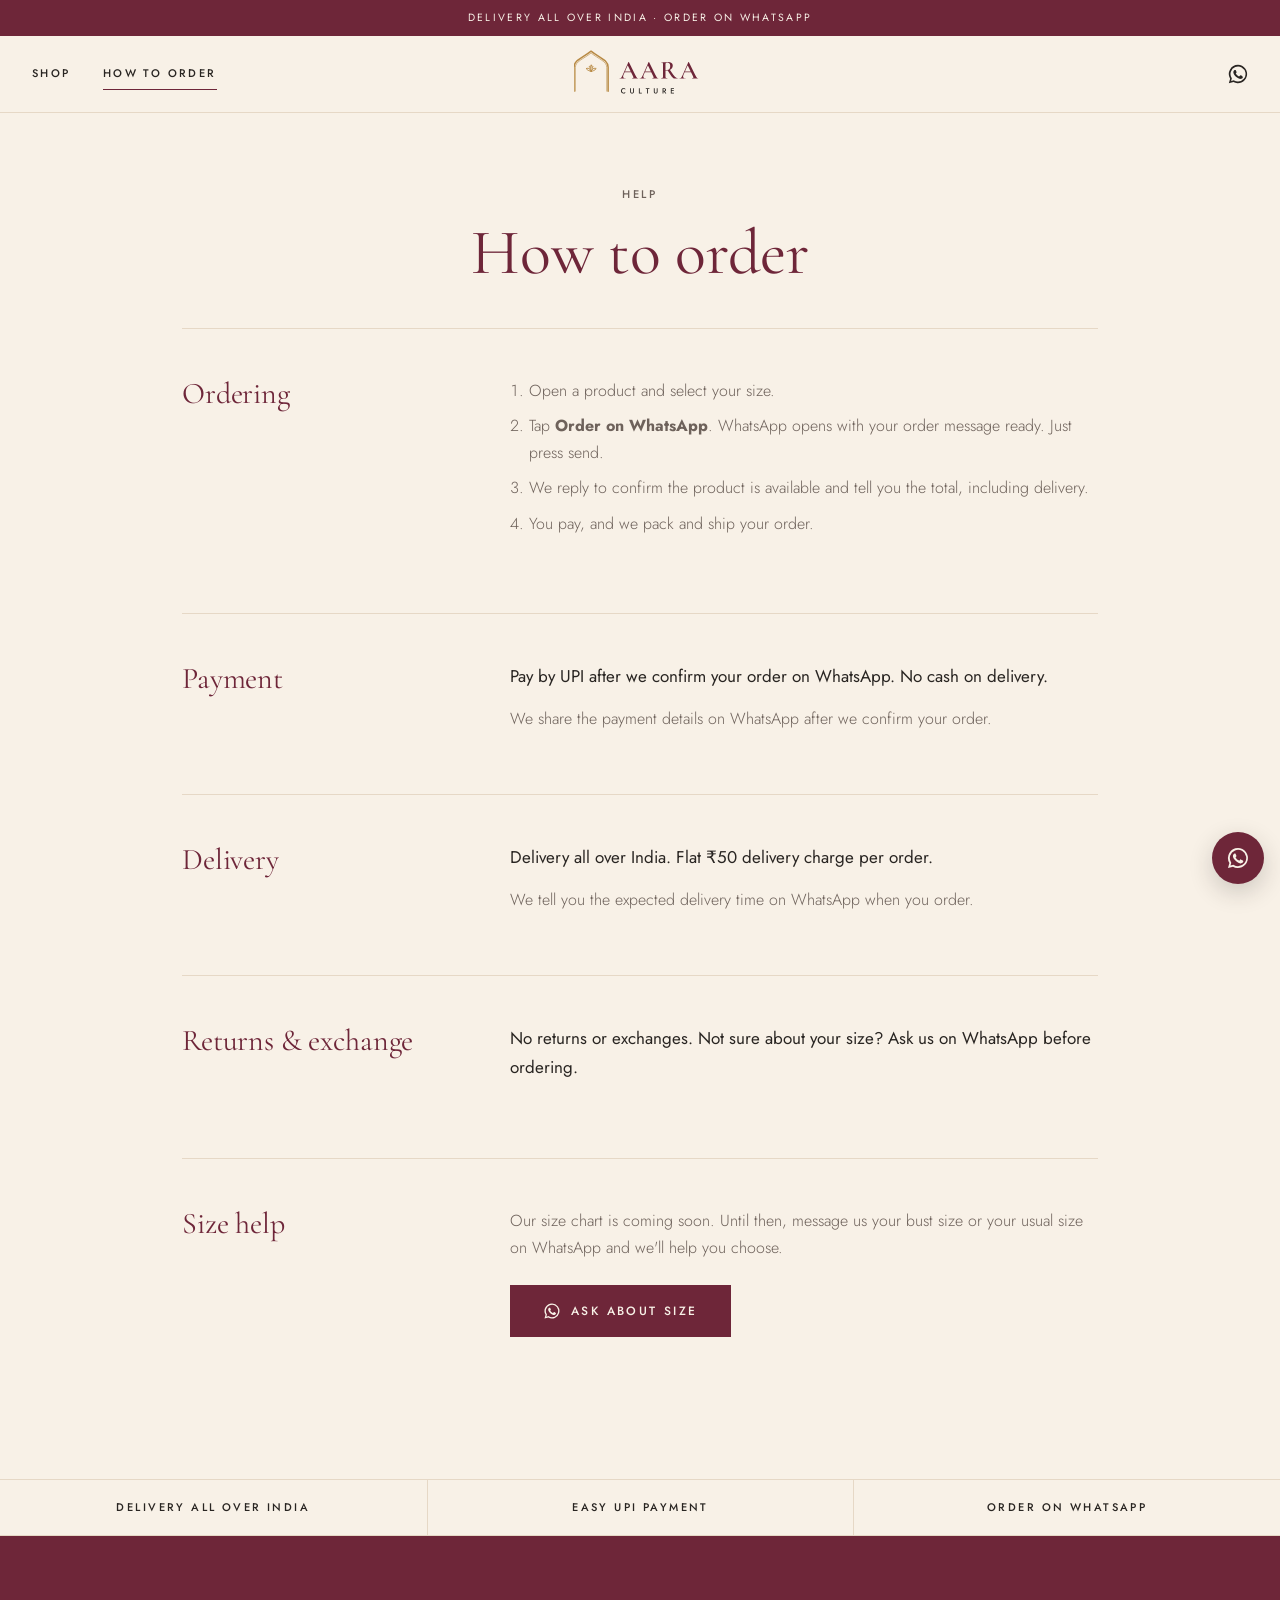
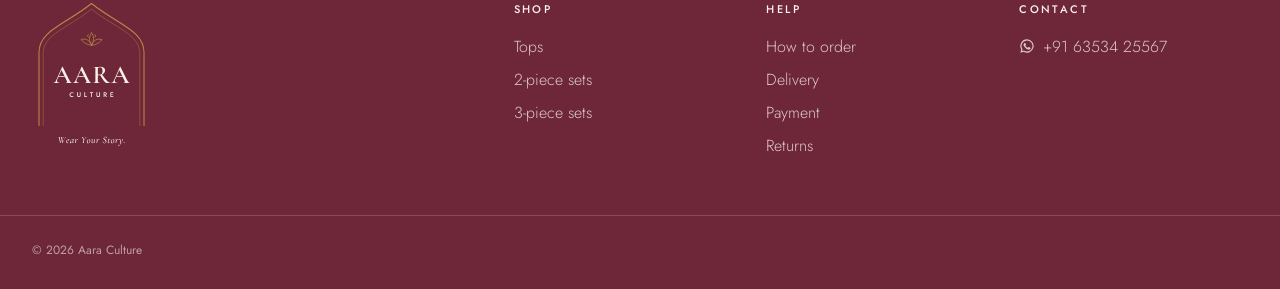
==== commit a04e6f8b: "Use the Palace arch logo and final brand colours everywhere The owner picked logo option 4, the Pala" ====
--- a/info.html
+++ b/info.html
@@ -6,9 +6,16 @@
   <title>How to order | Aara Culture</title>
   <meta name="description" content="How to order from Aara Culture on WhatsApp, plus payment, delivery and return details.">
   <meta property="og:title" content="How to order | Aara Culture">
+  <meta property="og:type" content="website">
+  <meta property="og:site_name" content="Aara Culture">
+  <meta property="og:image" content="https://pradipdj432.github.io/aara-culture/images/share.jpg">
+  <meta property="og:image:width" content="1200">
+  <meta property="og:image:height" content="630">
+  <meta name="twitter:card" content="summary_large_image">
   <meta property="og:description" content="How to order from Aara Culture on WhatsApp, plus payment, delivery and return details.">
-  <meta name="theme-color" content="#faf8f5">
-  <link rel="icon" href="images/favicon.svg" type="image/svg+xml">
+  <meta name="theme-color" content="#6e2639">
+  <link rel="icon" href="brand/logo/aara-icon.svg" type="image/svg+xml">
+  <link rel="apple-touch-icon" href="brand/logo/aara-icon-180.png">
   <link rel="preconnect" href="https://fonts.googleapis.com">
   <link rel="preconnect" href="https://fonts.gstatic.com" crossorigin>
   <link rel="stylesheet" href="https://fonts.googleapis.com/css2?family=Cormorant+Garamond:ital,wght@0,400;0,500;1,400&family=Jost:wght@300;400;500&display=swap">
--- a/css/style.css
+++ b/css/style.css
@@ -1,13 +1,21 @@
-/* Aara Culture — "minimal luxury" stylesheet. Mobile first. */
+/* Aara Culture — "minimal luxury" stylesheet in the brand colours (D-020). Mobile first. */
 
 :root {
-  --bg: #faf8f5;
-  --surface: #ffffff;
-  --sand: #efeae3;
-  --ink: #141414;
-  --muted: #6b645d;
-  --stone: #8a8178;
-  --line: #e4ded6;
+  /* Brand colours (brand/README.md) */
+  --maroon: #6e2639;
+  --ivory: #f8f1e7;
+  --gold: #b88a44;
+  --rose: #c98f91;
+  --charcoal: #292522;
+  /* Tints of the brand colours */
+  --bg: var(--ivory);
+  --surface: #fcf8f2;
+  --sand: #efe4d6;
+  --rose-soft: #f3e3df;
+  --ink: var(--charcoal);
+  --muted: #6e625b;
+  --stone: var(--gold);
+  --line: #e6d8c6;
   --font-display: "Cormorant Garamond", Georgia, "Times New Roman", serif;
   --font-body: "Jost", "Helvetica Neue", Arial, sans-serif;
   --gutter: 16px;
@@ -41,6 +49,10 @@
   overflow: hidden;
 }
 
+[hidden] {
+  display: none !important;
+}
+
 img {
   display: block;
   max-width: 100%;
@@ -49,6 +61,11 @@
 
 a {
   color: inherit;
+}
+
+h1,
+h2 {
+  color: var(--maroon);
 }
 
 h1,
@@ -155,7 +172,7 @@
 }
 
 :focus-visible {
-  outline: 1px solid var(--ink);
+  outline: 1px solid var(--maroon);
   outline-offset: 3px;
 }
 
@@ -168,10 +185,10 @@
   gap: 10px;
   min-height: 52px;
   padding: 14px 32px;
-  border: 1px solid var(--ink);
+  border: 1px solid var(--maroon);
   border-radius: 0;
-  background: var(--ink);
-  color: var(--bg);
+  background: var(--maroon);
+  color: var(--ivory);
   font: inherit;
   font-size: 12px;
   font-weight: 500;
@@ -184,7 +201,7 @@
 
 .button:hover {
   background: transparent;
-  color: var(--ink);
+  color: var(--maroon);
 }
 
 .button .icon {
@@ -235,8 +252,8 @@
 
 .announcement {
   padding: 9px var(--gutter);
-  background: var(--ink);
-  color: #e9e4dd;
+  background: var(--maroon);
+  color: var(--ivory);
   font-size: 10.5px;
   font-weight: 400;
   letter-spacing: 0.22em;
@@ -248,7 +265,7 @@
   position: sticky;
   top: 0;
   z-index: 40;
-  background: rgba(250, 248, 245, 0.92);
+  background: rgba(248, 241, 231, 0.94);
   backdrop-filter: saturate(140%) blur(10px);
   border-bottom: 1px solid var(--line);
 }
@@ -272,17 +289,16 @@
   margin-right: -12px;
 }
 
+/* Logo files come from brand/logo/ (D-022). */
 .logo {
+  display: block;
   margin: 0;
-  /* Letter spacing adds space after the last letter; pull it back so the logo is centred. */
-  margin-right: -0.3em;
-  font-family: var(--font-display);
-  font-size: 21px;
-  font-weight: 500;
-  letter-spacing: 0.3em;
-  text-transform: uppercase;
-  text-decoration: none;
-  white-space: nowrap;
+  line-height: 0;
+}
+
+.logo img {
+  width: auto;
+  height: 40px;
 }
 
 .nav {
@@ -302,7 +318,7 @@
 
 .nav a:hover,
 .nav a[aria-current="page"] {
-  border-bottom-color: var(--ink);
+  border-bottom-color: var(--maroon);
 }
 
 /* ---------- Slide-out menu (phones) ---------- */
@@ -311,7 +327,7 @@
   position: fixed;
   inset: 0;
   z-index: 50;
-  background: rgba(20, 20, 20, 0.35);
+  background: rgba(41, 37, 34, 0.4);
 }
 
 .menu {
@@ -342,8 +358,8 @@
   border-bottom: 1px solid var(--line);
 }
 
-.menu-head .logo {
-  font-size: 18px;
+.menu-head .logo img {
+  height: 36px;
 }
 
 .menu ul {
@@ -581,7 +597,7 @@
 
 .statement {
   padding: 88px var(--gutter);
-  background: var(--sand);
+  background: var(--rose-soft);
   text-align: center;
 }
 
@@ -593,6 +609,7 @@
   font-style: italic;
   font-weight: 400;
   line-height: 1.3;
+  color: var(--maroon);
 }
 
 .statement-sign {
@@ -667,17 +684,17 @@
 
 .footer-main {
   padding: 64px 0 28px;
-  background: var(--ink);
-  color: #cfc8c0;
+  background: var(--maroon);
+  color: rgba(248, 241, 231, 0.8);
 }
 
 .footer-main a {
-  color: #cfc8c0;
+  color: rgba(248, 241, 231, 0.8);
   text-decoration: none;
 }
 
 .footer-main a:hover {
-  color: #fff;
+  color: var(--ivory);
 }
 
 .footer-inner {
@@ -690,20 +707,13 @@
   grid-column: 1 / -1;
 }
 
-.footer-main .logo {
-  margin-right: 0;
-  color: #fff;
-  font-size: 22px;
-}
-
-.footer-tagline {
-  margin-top: 10px;
-  font-weight: 300;
+.footer-main .logo img {
+  height: 150px;
 }
 
 .footer-heading {
   margin-bottom: 14px;
-  color: #fff;
+  color: var(--ivory);
   font-size: 11px;
   font-weight: 500;
   letter-spacing: 0.22em;
@@ -735,8 +745,8 @@
 .copyright {
   margin-top: 56px;
   padding-top: 24px;
-  border-top: 1px solid #2e2e2e;
-  color: #8f8881;
+  border-top: 1px solid rgba(248, 241, 231, 0.18);
+  color: rgba(248, 241, 231, 0.6);
   font-size: 12px;
 }
 
@@ -753,9 +763,9 @@
   width: 52px;
   height: 52px;
   border-radius: 50%;
-  background: var(--ink);
-  color: var(--bg);
-  box-shadow: 0 8px 24px rgba(20, 20, 20, 0.18);
+  background: var(--maroon);
+  color: var(--ivory);
+  box-shadow: 0 8px 24px rgba(41, 37, 34, 0.2);
   transition: transform 0.3s var(--ease);
 }
 
@@ -815,8 +825,8 @@
 
 .tab:hover,
 .tab[aria-pressed="true"] {
-  border-bottom-color: var(--ink);
-  color: var(--ink);
+  border-bottom-color: var(--maroon);
+  color: var(--maroon);
 }
 
 .size-filter-row {
@@ -859,13 +869,13 @@
 }
 
 .size-option:hover {
-  border-color: var(--ink);
+  border-color: var(--maroon);
 }
 
 .size-option[aria-pressed="true"] {
-  border-color: var(--ink);
-  background: var(--ink);
-  color: var(--bg);
+  border-color: var(--maroon);
+  background: var(--maroon);
+  color: var(--ivory);
 }
 
 .label {
@@ -916,7 +926,7 @@
   right: 14px;
   bottom: 14px;
   padding: 4px 10px;
-  background: rgba(250, 248, 245, 0.9);
+  background: rgba(248, 241, 231, 0.9);
   font-size: 11px;
   letter-spacing: 0.12em;
 }
@@ -981,6 +991,12 @@
   display: flex;
   flex-wrap: wrap;
   gap: 8px;
+}
+
+.size-note {
+  color: var(--muted);
+  font-size: 14px;
+  font-weight: 300;
 }
 
 .order-bar {
@@ -989,7 +1005,7 @@
   z-index: 10;
   margin: 28px calc(var(--gutter) * -1) 0;
   padding: 12px var(--gutter);
-  background: rgba(250, 248, 245, 0.96);
+  background: rgba(248, 241, 231, 0.96);
   border-top: 1px solid var(--line);
 }
 
@@ -1130,8 +1146,8 @@
     margin-left: 0;
   }
 
-  .logo {
-    font-size: 25px;
+  .logo img {
+    height: 48px;
   }
 
   /* Desktop hero: text on the left, photo on the right. */
@@ -1168,7 +1184,7 @@
 
   .category-grid {
     grid-auto-flow: row;
-    grid-template-columns: repeat(4, 1fr);
+    grid-template-columns: repeat(var(--count, 4), 1fr);
     gap: 20px;
     overflow: visible;
     margin: 0;
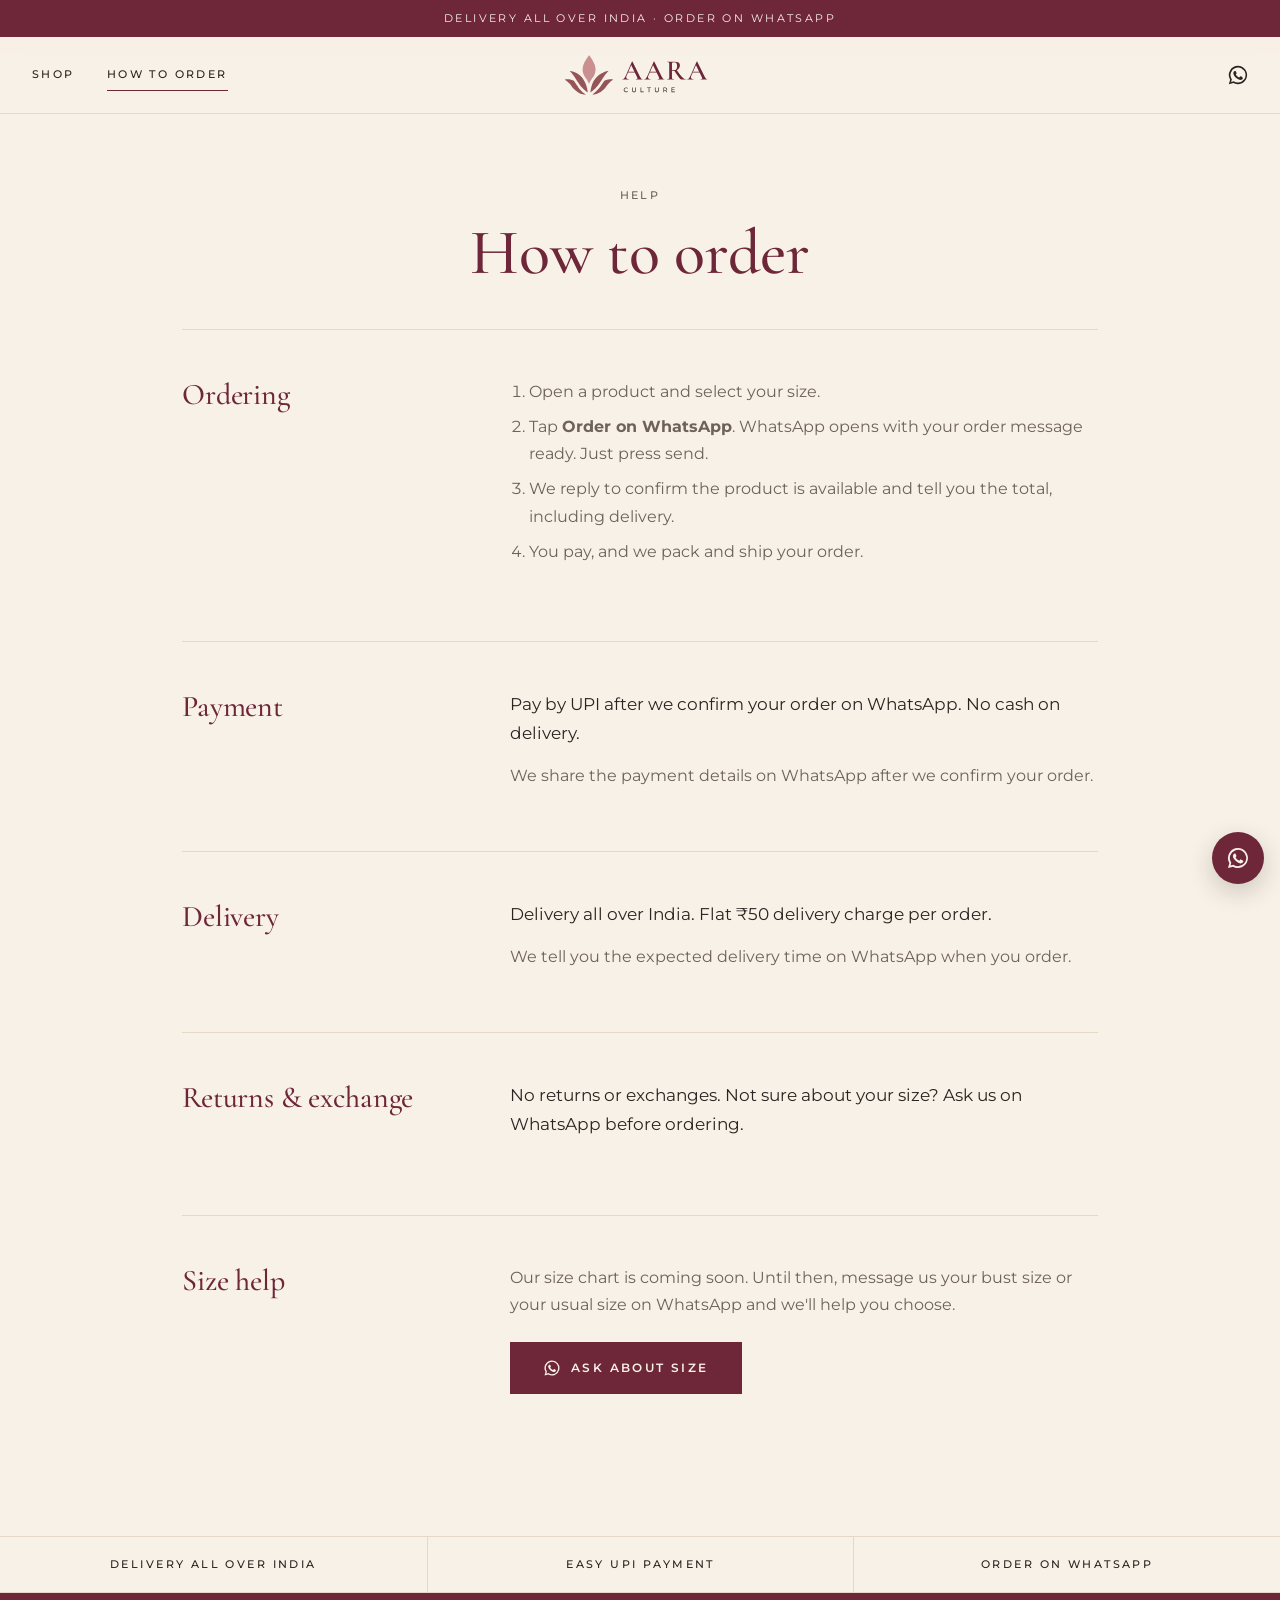
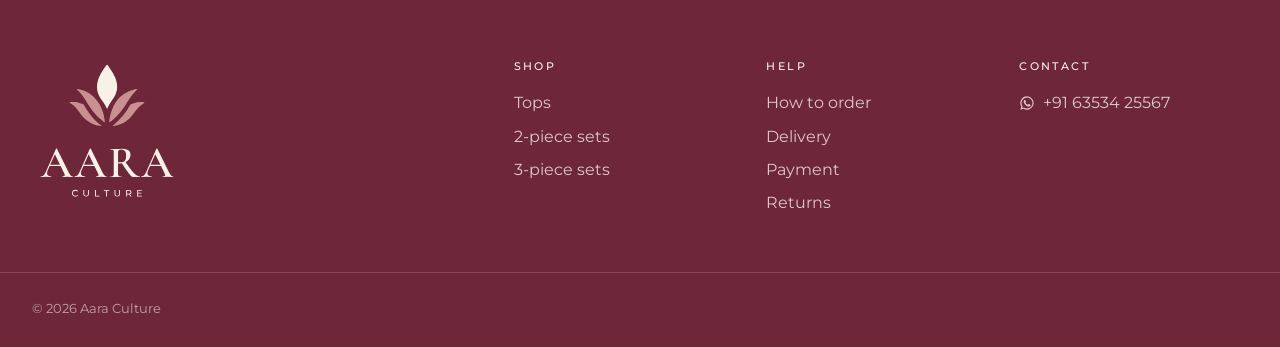
==== commit 470f1e51: "Use the brand fonts everywhere: Cormorant Garamond, Montserrat, Allura The owner chose option 1 from" ====
--- a/info.html
+++ b/info.html
@@ -18,7 +18,7 @@
   <link rel="apple-touch-icon" href="brand/logo/aara-icon-180.png">
   <link rel="preconnect" href="https://fonts.googleapis.com">
   <link rel="preconnect" href="https://fonts.gstatic.com" crossorigin>
-  <link rel="stylesheet" href="https://fonts.googleapis.com/css2?family=Cormorant+Garamond:ital,wght@0,400;0,500;1,400&family=Jost:wght@300;400;500&display=swap">
+  <link rel="stylesheet" href="https://fonts.googleapis.com/css2?family=Allura&family=Cormorant+Garamond:ital,wght@0,400;0,500;0,600;1,400;1,500&family=Montserrat:wght@400;500;600&display=swap">
   <link rel="stylesheet" href="css/style.css">
   <script src="js/config.js" defer></script>
   <script src="js/common.js" defer></script>
--- a/css/style.css
+++ b/css/style.css
@@ -16,8 +16,18 @@
   --muted: #6e625b;
   --stone: var(--gold);
   --line: #e6d8c6;
-  --font-display: "Cormorant Garamond", Georgia, "Times New Roman", serif;
-  --font-body: "Jost", "Helvetica Neue", Arial, sans-serif;
+  /* Fonts (D-024). Use only these three, everywhere. */
+  --font-title: "Cormorant Garamond", Georgia, "Times New Roman", serif;
+  --font-text: "Montserrat", "Helvetica Neue", Arial, sans-serif;
+  --font-script: "Allura", "Snell Roundhand", cursive;
+  /* Type styles (brand/README.md -> Type styles) */
+  --weight-title: 500;
+  --size-text: 15px;
+  --size-small: 13px;
+  --size-label: 11px;
+  --track-label: 0.22em;
+  --size-button: 12px;
+  --track-button: 0.2em;
   --gutter: 16px;
   --header-height: 60px;
   --ease: cubic-bezier(0.22, 0.61, 0.36, 1);
@@ -38,8 +48,8 @@
   margin: 0;
   background: var(--bg);
   color: var(--ink);
-  font-family: var(--font-body);
-  font-size: 15px;
+  font-family: var(--font-text);
+  font-size: var(--size-text);
   font-weight: 400;
   line-height: 1.7;
   -webkit-font-smoothing: antialiased;
@@ -72,8 +82,8 @@
 h2,
 h3 {
   margin: 0;
-  font-family: var(--font-display);
-  font-weight: 400;
+  font-family: var(--font-title);
+  font-weight: var(--weight-title);
   line-height: 1.1;
   letter-spacing: -0.005em;
 }
@@ -103,9 +113,9 @@
 .eyebrow {
   margin-bottom: 14px;
   color: var(--muted);
-  font-size: 11px;
+  font-size: var(--size-label);
   font-weight: 500;
-  letter-spacing: 0.26em;
+  letter-spacing: var(--track-label);
   text-transform: uppercase;
 }
 
@@ -132,9 +142,9 @@
   gap: 10px;
   padding-bottom: 4px;
   border-bottom: 1px solid currentColor;
-  font-size: 11px;
+  font-size: var(--size-label);
   font-weight: 500;
-  letter-spacing: 0.22em;
+  letter-spacing: var(--track-label);
   text-transform: uppercase;
   text-decoration: none;
   white-space: nowrap;
@@ -190,9 +200,9 @@
   background: var(--maroon);
   color: var(--ivory);
   font: inherit;
-  font-size: 12px;
-  font-weight: 500;
-  letter-spacing: 0.2em;
+  font-size: var(--size-button);
+  font-weight: 600;
+  letter-spacing: var(--track-button);
   text-transform: uppercase;
   text-decoration: none;
   cursor: pointer;
@@ -254,9 +264,9 @@
   padding: 9px var(--gutter);
   background: var(--maroon);
   color: var(--ivory);
-  font-size: 10.5px;
+  font-size: var(--size-label);
   font-weight: 400;
-  letter-spacing: 0.22em;
+  letter-spacing: var(--track-label);
   text-align: center;
   text-transform: uppercase;
 }
@@ -307,9 +317,9 @@
 }
 
 .nav a {
-  font-size: 11px;
+  font-size: var(--size-label);
   font-weight: 500;
-  letter-spacing: 0.22em;
+  letter-spacing: var(--track-label);
   text-transform: uppercase;
   text-decoration: none;
   padding: 6px 0;
@@ -376,7 +386,7 @@
 .menu-links a {
   display: block;
   padding: 10px 0;
-  font-family: var(--font-display);
+  font-family: var(--font-title);
   font-size: 28px;
   line-height: 1.2;
   text-decoration: none;
@@ -392,8 +402,8 @@
   gap: 10px;
   padding: 8px 0;
   color: var(--muted);
-  font-size: 12px;
-  letter-spacing: 0.16em;
+  font-size: var(--size-label);
+  letter-spacing: var(--track-label);
   text-transform: uppercase;
   text-decoration: none;
 }
@@ -432,8 +442,8 @@
   max-width: 30em;
   margin: 20px 0 32px;
   color: var(--muted);
-  font-size: 15px;
-  font-weight: 300;
+  font-size: var(--size-text);
+  font-weight: 400;
 }
 
 .hero-actions {
@@ -488,7 +498,7 @@
   align-items: center;
   gap: 10px;
   margin-top: 14px;
-  font-family: var(--font-display);
+  font-family: var(--font-title);
   font-size: 22px;
 }
 
@@ -554,7 +564,7 @@
   padding: 4px 8px 3px;
   background: var(--ink);
   color: var(--bg);
-  font-family: var(--font-body);
+  font-family: var(--font-text);
   font-size: 9.5px;
   font-weight: 500;
   letter-spacing: 0.18em;
@@ -570,8 +580,8 @@
 
 .card-title {
   margin-top: 14px;
-  font-family: var(--font-body);
-  font-size: 13.5px;
+  font-family: var(--font-text);
+  font-size: var(--size-small);
   font-weight: 400;
   line-height: 1.45;
   letter-spacing: 0.01em;
@@ -579,8 +589,8 @@
 
 .card-price {
   margin-top: 4px;
-  color: var(--muted);
-  font-size: 13.5px;
+  font-weight: 600;
+  font-size: var(--size-small);
 }
 
 @media (hover: hover) {
@@ -601,23 +611,30 @@
   text-align: center;
 }
 
+.statement-quote,
+.tagline {
+  font-family: var(--font-script);
+  font-weight: 400;
+  line-height: 1.25;
+  color: var(--maroon);
+}
+
 .statement-quote {
   max-width: 820px;
   margin: 0 auto;
-  font-family: var(--font-display);
-  font-size: clamp(26px, 6vw, 42px);
-  font-style: italic;
-  font-weight: 400;
-  line-height: 1.3;
-  color: var(--maroon);
+  font-size: clamp(34px, 8vw, 56px);
+}
+
+.tagline {
+  font-size: clamp(32px, 6vw, 46px);
 }
 
 .statement-sign {
   margin-top: 28px;
   color: var(--muted);
-  font-size: 11px;
+  font-size: var(--size-label);
   font-weight: 500;
-  letter-spacing: 0.3em;
+  letter-spacing: var(--track-label);
   text-transform: uppercase;
 }
 
@@ -642,24 +659,24 @@
 
 .step-number {
   grid-row: span 2;
-  font-family: var(--font-display);
+  font-family: var(--font-title);
   font-size: 34px;
   line-height: 1;
   color: var(--stone);
 }
 
 .steps h3 {
-  font-family: var(--font-body);
-  font-size: 12px;
+  font-family: var(--font-text);
+  font-size: var(--size-label);
   font-weight: 500;
-  letter-spacing: 0.2em;
+  letter-spacing: var(--track-label);
   text-transform: uppercase;
   line-height: 1.6;
 }
 
 .steps p {
   color: var(--muted);
-  font-weight: 300;
+  font-weight: 400;
 }
 
 /* ---------- Footer ---------- */
@@ -675,9 +692,9 @@
 .highlights li {
   padding: 18px var(--gutter);
   border-bottom: 1px solid var(--line);
-  font-size: 11px;
+  font-size: var(--size-label);
   font-weight: 500;
-  letter-spacing: 0.22em;
+  letter-spacing: var(--track-label);
   text-align: center;
   text-transform: uppercase;
 }
@@ -714,9 +731,9 @@
 .footer-heading {
   margin-bottom: 14px;
   color: var(--ivory);
-  font-size: 11px;
+  font-size: var(--size-label);
   font-weight: 500;
-  letter-spacing: 0.22em;
+  letter-spacing: var(--track-label);
   text-transform: uppercase;
 }
 
@@ -724,7 +741,7 @@
   margin: 0;
   padding: 0;
   list-style: none;
-  font-weight: 300;
+  font-weight: 400;
 }
 
 .footer-main li + li {
@@ -747,7 +764,7 @@
   padding-top: 24px;
   border-top: 1px solid rgba(248, 241, 231, 0.18);
   color: rgba(248, 241, 231, 0.6);
-  font-size: 12px;
+  font-size: var(--size-small);
 }
 
 /* ---------- Floating WhatsApp button ---------- */
@@ -815,9 +832,9 @@
   background: none;
   color: var(--muted);
   font: inherit;
-  font-size: 11px;
+  font-size: var(--size-label);
   font-weight: 500;
-  letter-spacing: 0.2em;
+  letter-spacing: var(--track-label);
   text-transform: uppercase;
   white-space: nowrap;
   cursor: pointer;
@@ -847,7 +864,7 @@
 .result-count {
   margin: 20px 0 24px;
   color: var(--muted);
-  font-size: 12px;
+  font-size: var(--size-small);
   letter-spacing: 0.06em;
 }
 
@@ -863,7 +880,7 @@
   background: transparent;
   color: var(--ink);
   font: inherit;
-  font-size: 13px;
+  font-size: var(--size-small);
   cursor: pointer;
   transition: border-color 0.2s, background 0.2s, color 0.2s;
 }
@@ -879,9 +896,9 @@
 }
 
 .label {
-  font-size: 11px;
+  font-size: var(--size-label);
   font-weight: 500;
-  letter-spacing: 0.2em;
+  letter-spacing: var(--track-label);
   text-transform: uppercase;
 }
 
@@ -927,7 +944,7 @@
   bottom: 14px;
   padding: 4px 10px;
   background: rgba(248, 241, 231, 0.9);
-  font-size: 11px;
+  font-size: var(--size-label);
   letter-spacing: 0.12em;
 }
 
@@ -936,9 +953,9 @@
   gap: 10px;
   margin-bottom: 18px;
   color: var(--muted);
-  font-size: 10.5px;
+  font-size: var(--size-label);
   font-weight: 500;
-  letter-spacing: 0.2em;
+  letter-spacing: var(--track-label);
   text-transform: uppercase;
 }
 
@@ -957,6 +974,7 @@
 
 .product-price {
   margin-top: 14px;
+  font-weight: 600;
   font-size: 18px;
   letter-spacing: 0.02em;
 }
@@ -964,7 +982,7 @@
 .product-code {
   margin-top: 6px;
   color: var(--muted);
-  font-size: 12px;
+  font-size: var(--size-small);
   letter-spacing: 0.06em;
 }
 
@@ -983,7 +1001,7 @@
 
 .size-head a {
   color: var(--muted);
-  font-size: 12px;
+  font-size: var(--size-small);
   letter-spacing: 0.04em;
 }
 
@@ -995,8 +1013,8 @@
 
 .size-note {
   color: var(--muted);
-  font-size: 14px;
-  font-weight: 300;
+  font-size: var(--size-small);
+  font-weight: 400;
 }
 
 .order-bar {
@@ -1016,8 +1034,8 @@
 .order-note {
   margin-top: 12px;
   color: var(--muted);
-  font-size: 12.5px;
-  font-weight: 300;
+  font-size: var(--size-small);
+  font-weight: 400;
   text-align: center;
 }
 
@@ -1035,9 +1053,9 @@
   align-items: center;
   justify-content: space-between;
   padding: 18px 0;
-  font-size: 11px;
+  font-size: var(--size-label);
   font-weight: 500;
-  letter-spacing: 0.2em;
+  letter-spacing: var(--track-label);
   text-transform: uppercase;
   list-style: none;
   cursor: pointer;
@@ -1061,7 +1079,7 @@
 .accordion-body {
   padding: 0 0 20px;
   color: var(--muted);
-  font-weight: 300;
+  font-weight: 400;
 }
 
 .accordion-body p + p {
@@ -1094,7 +1112,7 @@
 .info-block p,
 .info-block li {
   color: var(--muted);
-  font-weight: 300;
+  font-weight: 400;
 }
 
 .info-block .lead {
@@ -1115,6 +1133,14 @@
 .info-block .button {
   margin-top: 10px;
   justify-self: start;
+}
+
+/* Phones: keep the announcement on one line (Montserrat is wide). */
+@media (max-width: 759px) {
+  .announcement {
+    font-size: 10px;
+    letter-spacing: 0.12em;
+  }
 }
 
 /* ---------- Bigger screens ---------- */
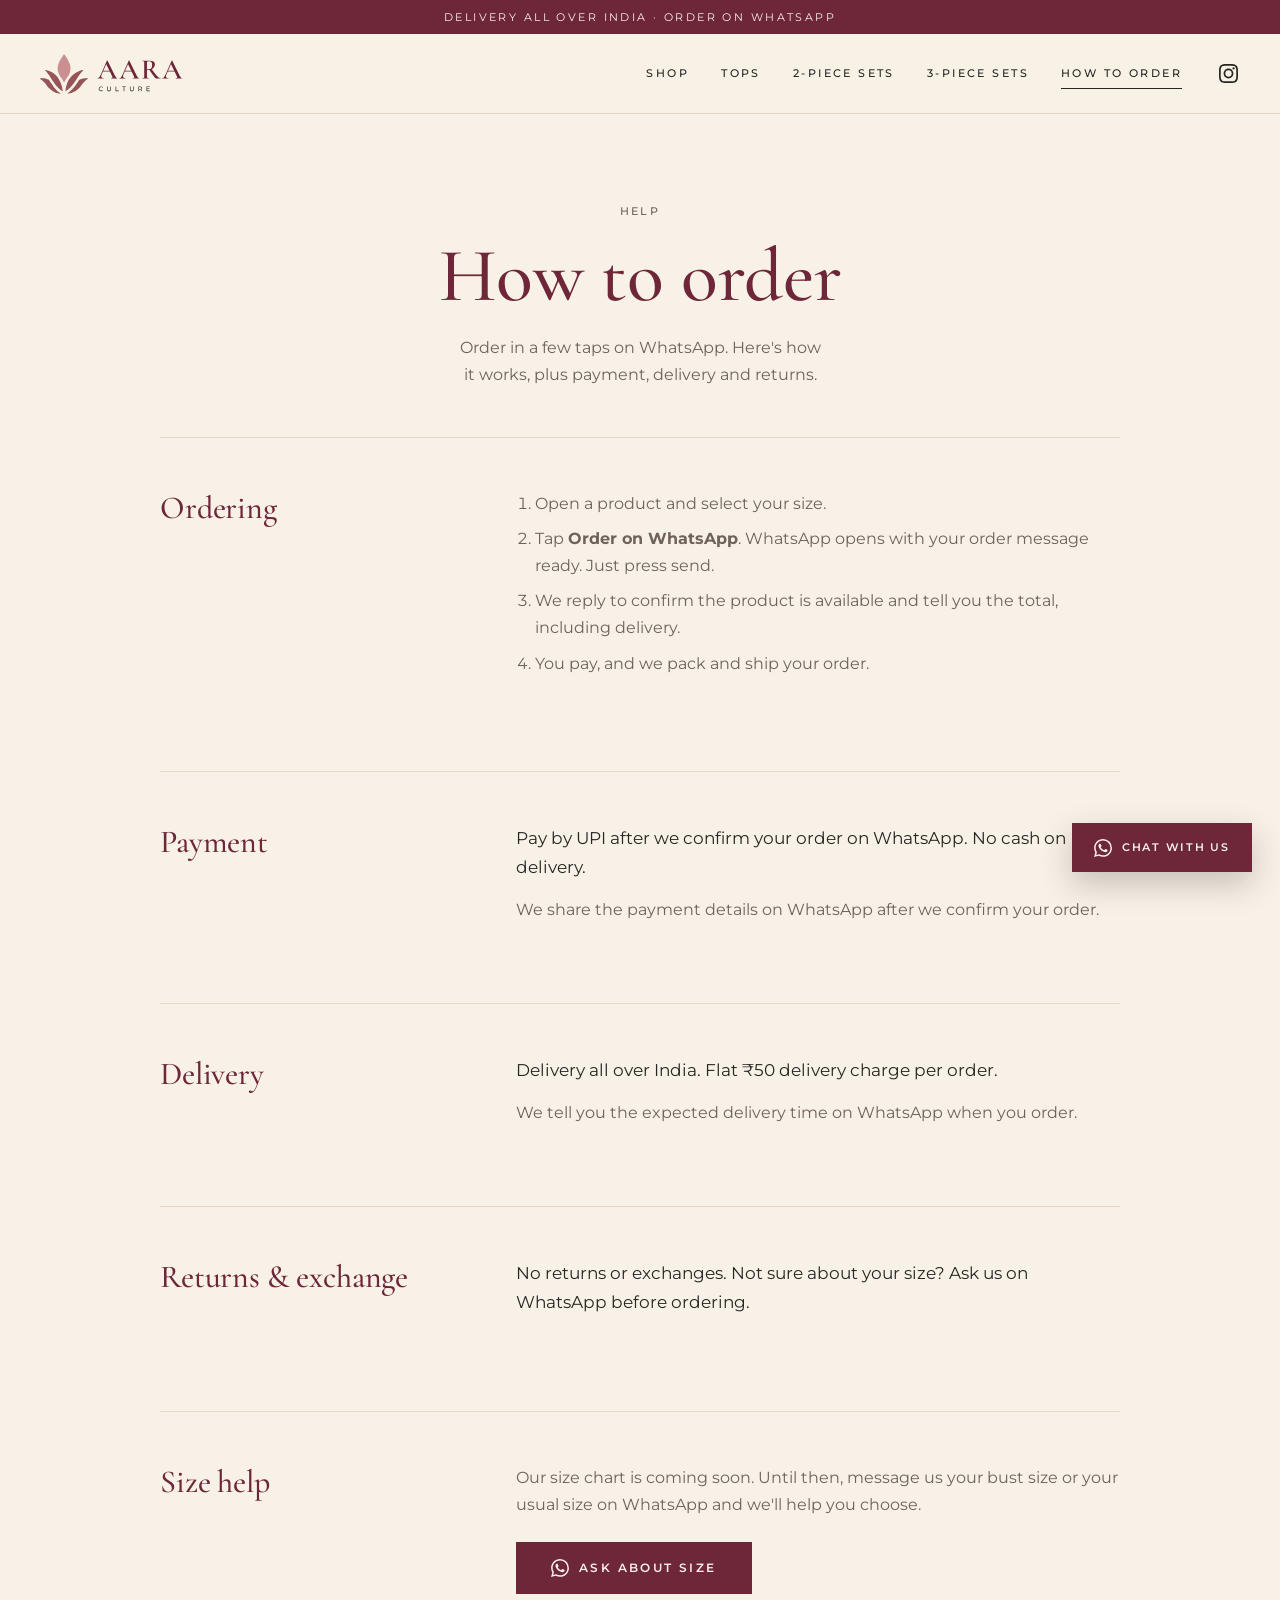
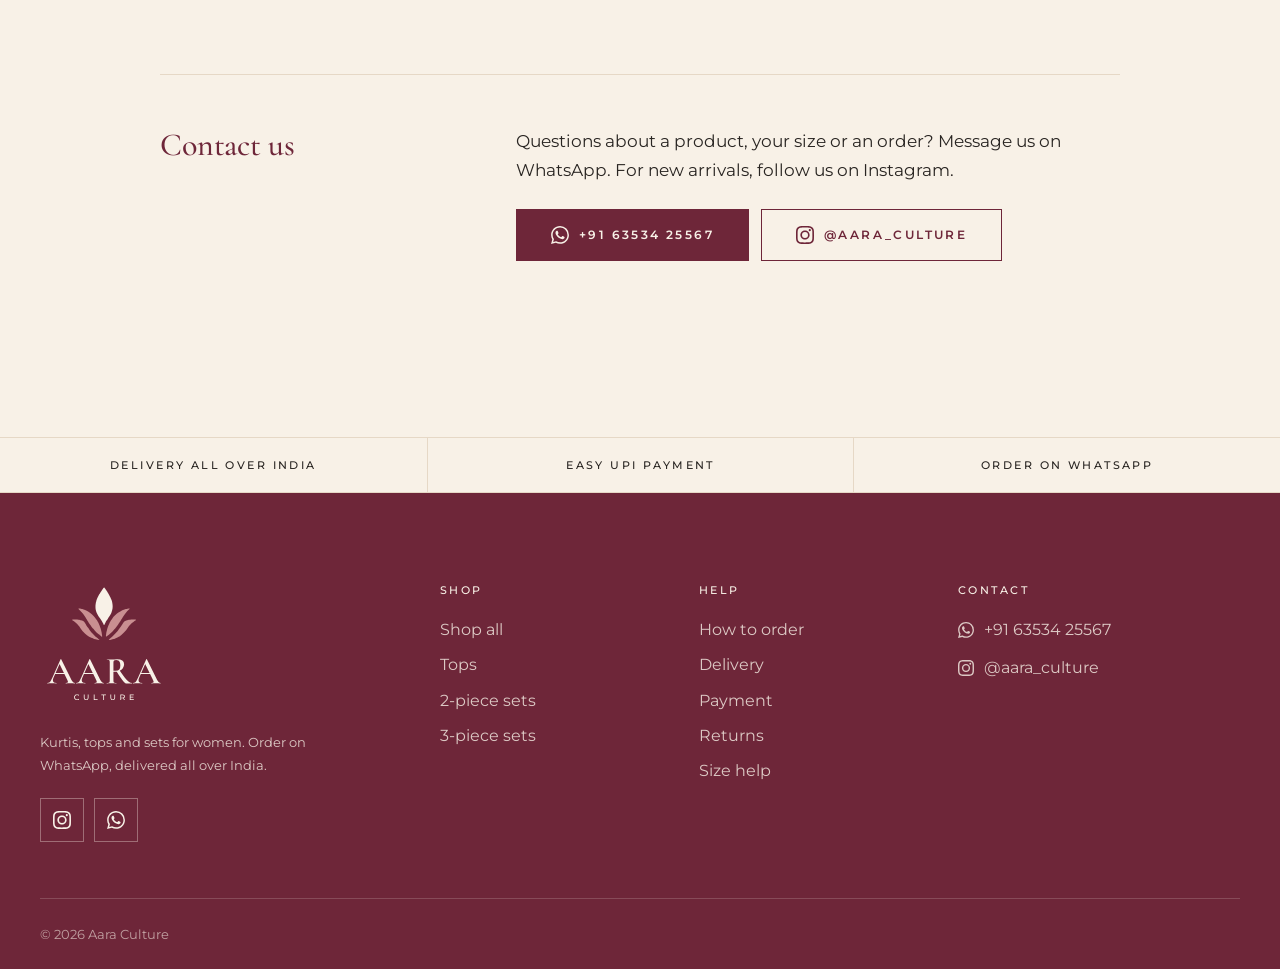
==== commit d56fa176: "New modern layout, branding.md and Instagram @aara_culture - Header: logo on the left, menu on the r" ====
--- a/info.html
+++ b/info.html
@@ -30,6 +30,7 @@
     <div class="page-head">
       <p class="eyebrow">Help</p>
       <h1 class="page-title">How to order</h1>
+      <p class="page-intro">Order in a few taps on WhatsApp. Here's how it works, plus payment, delivery and returns.</p>
     </div>
 
     <section class="info-block" id="how-to-order">
@@ -62,7 +63,18 @@
     <section class="info-block" id="size-chart">
       <h2>Size help</h2>
       <p>Our size chart is coming soon. Until then, message us your bust size or your usual size on WhatsApp and we'll help you choose.</p>
-      <a class="button" id="size-help-button" href="#">Ask about size</a>
+      <div class="info-actions">
+        <a class="button" id="size-help-button" href="#" target="_blank" rel="noopener">Ask about size</a>
+      </div>
+    </section>
+
+    <section class="info-block" id="contact">
+      <h2>Contact us</h2>
+      <p class="lead">Questions about a product, your size or an order? Message us on WhatsApp. For new arrivals, follow us on Instagram.</p>
+      <div class="info-actions">
+        <a class="button" id="contact-whatsapp" target="_blank" rel="noopener"></a>
+        <a class="button button-outline" id="contact-instagram" target="_blank" rel="noopener"></a>
+      </div>
     </section>
   </main>
 
@@ -72,6 +84,13 @@
       const button = document.getElementById("size-help-button");
       button.href = whatsappLink("Hi " + STORE.name + ", can you help me choose my size?");
       button.insertAdjacentHTML("afterbegin", WHATSAPP_ICON);
+
+      const whatsapp = document.getElementById("contact-whatsapp");
+      whatsapp.href = whatsappLink("Hi " + STORE.name + ", I have a question.");
+      whatsapp.innerHTML = WHATSAPP_ICON + " " + escapeHtml(STORE.whatsappDisplay);
+      const instagram = document.getElementById("contact-instagram");
+      instagram.href = instagramLink();
+      instagram.innerHTML = INSTAGRAM_ICON + " @" + escapeHtml(STORE.instagram);
     });
   </script>
 </body>
--- a/css/style.css
+++ b/css/style.css
@@ -1,7 +1,8 @@
-/* Aara Culture — "minimal luxury" stylesheet in the brand colours (D-020). Mobile first. */
+/* Aara Culture — modern "minimal luxury" stylesheet (D-014, layout D-027) in the brand colours (D-020)
+   and fonts (D-024). Mobile first. Brand rules: branding.md */
 
 :root {
-  /* Brand colours (brand/README.md) */
+  /* Brand colours (branding.md) */
   --maroon: #6e2639;
   --ivory: #f8f1e7;
   --gold: #b88a44;
@@ -14,13 +15,13 @@
   --rose-soft: #f3e3df;
   --ink: var(--charcoal);
   --muted: #6e625b;
-  --stone: var(--gold);
   --line: #e6d8c6;
+  --shade: rgba(41, 37, 34, 0.45);
   /* Fonts (D-024). Use only these three, everywhere. */
   --font-title: "Cormorant Garamond", Georgia, "Times New Roman", serif;
   --font-text: "Montserrat", "Helvetica Neue", Arial, sans-serif;
   --font-script: "Allura", "Snell Roundhand", cursive;
-  /* Type styles (brand/README.md -> Type styles) */
+  /* Type styles (branding.md -> Type styles) */
   --weight-title: 500;
   --size-text: 15px;
   --size-small: 13px;
@@ -28,8 +29,10 @@
   --track-label: 0.22em;
   --size-button: 12px;
   --track-button: 0.2em;
-  --gutter: 16px;
-  --header-height: 60px;
+  /* Layout */
+  --gutter: 20px;
+  --header-height: 64px;
+  --announcement-height: 34px;
   --ease: cubic-bezier(0.22, 0.61, 0.36, 1);
 }
 
@@ -88,6 +91,14 @@
   letter-spacing: -0.005em;
 }
 
+h1,
+h2,
+.page-intro,
+.intro-text,
+.statement-quote {
+  text-wrap: balance;
+}
+
 h1 em,
 h2 em {
   font-style: italic;
@@ -97,9 +108,13 @@
   margin: 0;
 }
 
+[id] {
+  scroll-margin-top: calc(var(--header-height) + 16px);
+}
+
 .container {
   width: 100%;
-  max-width: 1320px;
+  max-width: 1440px;
   margin: 0 auto;
   padding: 0 var(--gutter);
 }
@@ -120,8 +135,12 @@
 }
 
 .section {
-  padding-top: 64px;
-  padding-bottom: 64px;
+  padding-top: 72px;
+  padding-bottom: 72px;
+}
+
+.section-tight {
+  padding-top: 0;
 }
 
 .section-head {
@@ -129,11 +148,16 @@
   align-items: flex-end;
   justify-content: space-between;
   gap: 16px;
-  margin-bottom: 28px;
+  margin-bottom: 32px;
+}
+
+.section-head-center {
+  justify-content: center;
+  text-align: center;
 }
 
 .section-title {
-  font-size: clamp(30px, 6vw, 46px);
+  font-size: clamp(32px, 7vw, 52px);
 }
 
 .text-link {
@@ -150,14 +174,21 @@
   white-space: nowrap;
 }
 
+.icon-arrow {
+  transition: transform 0.3s var(--ease);
+}
+
 .text-link .icon-arrow {
   width: 16px;
   height: 16px;
-  transition: transform 0.3s var(--ease);
 }
 
 .text-link:hover .icon-arrow {
   transform: translateX(4px);
+}
+
+.icon-back {
+  transform: rotate(180deg);
 }
 
 .notice {
@@ -194,7 +225,7 @@
   justify-content: center;
   gap: 10px;
   min-height: 52px;
-  padding: 14px 32px;
+  padding: 14px 34px;
   border: 1px solid var(--maroon);
   border-radius: 0;
   background: var(--maroon);
@@ -206,12 +237,34 @@
   text-transform: uppercase;
   text-decoration: none;
   cursor: pointer;
-  transition: background 0.25s var(--ease), color 0.25s var(--ease);
+  transition: background 0.3s var(--ease), color 0.3s var(--ease), border-color 0.3s var(--ease);
 }
 
 .button:hover {
   background: transparent;
   color: var(--maroon);
+}
+
+/* Ivory button, for use on photos. */
+.button-light {
+  border-color: var(--ivory);
+  background: var(--ivory);
+  color: var(--maroon);
+}
+
+.button-light:hover {
+  background: transparent;
+  color: var(--ivory);
+}
+
+.button-outline {
+  background: transparent;
+  color: var(--maroon);
+}
+
+.button-outline:hover {
+  background: var(--maroon);
+  color: var(--ivory);
 }
 
 .button .icon {
@@ -249,7 +302,7 @@
   padding: 0;
   border: 0;
   background: none;
-  color: var(--ink);
+  color: inherit;
   cursor: pointer;
 }
 
@@ -258,118 +311,181 @@
   height: 22px;
 }
 
-/* ---------- Announcement + header ---------- */
+/* ---------- Announcement + header: logo left, menu right (D-027) ---------- */
 
 .announcement {
-  padding: 9px var(--gutter);
+  display: flex;
+  align-items: center;
+  justify-content: center;
+  height: var(--announcement-height);
+  padding: 0 var(--gutter);
   background: var(--maroon);
   color: var(--ivory);
-  font-size: var(--size-label);
+  font-size: 10px;
   font-weight: 400;
-  letter-spacing: var(--track-label);
+  letter-spacing: 0.12em;
   text-align: center;
   text-transform: uppercase;
+  white-space: nowrap;
 }
 
 .site-header {
   position: sticky;
   top: 0;
   z-index: 40;
-  background: rgba(248, 241, 231, 0.94);
-  backdrop-filter: saturate(140%) blur(10px);
+  height: var(--header-height);
   border-bottom: 1px solid var(--line);
+  background: rgba(248, 241, 231, 0.96);
+  -webkit-backdrop-filter: saturate(140%) blur(12px);
+  backdrop-filter: saturate(140%) blur(12px);
+  color: var(--ink);
+  transition: background 0.35s var(--ease), border-color 0.35s var(--ease), color 0.35s var(--ease);
 }
 
 .header-inner {
-  display: grid;
-  grid-template-columns: 1fr auto 1fr;
+  display: flex;
   align-items: center;
-  height: var(--header-height);
-}
-
-.header-left {
+  justify-content: space-between;
+  gap: 24px;
+  height: 100%;
+}
+
+.header-right {
   display: flex;
   align-items: center;
-  margin-left: -12px;
-}
-
-.header-right {
-  display: flex;
-  justify-content: flex-end;
-  margin-right: -12px;
-}
-
-/* Logo files come from brand/logo/ (D-022). */
+  gap: 4px;
+  margin-right: -10px;
+}
+
+/* Logo files come from brand/logo/ (D-023). */
 .logo {
   display: block;
-  margin: 0;
+  flex-shrink: 0;
   line-height: 0;
 }
 
 .logo img {
   width: auto;
-  height: 40px;
-}
-
-.nav {
+  height: 42px;
+}
+
+.logo-on-photo {
+  display: none !important;
+}
+
+/* Home page: see-through header on top of the photo slider. */
+.site-header.is-on-photo {
+  border-bottom-color: transparent;
+  background: transparent;
+  -webkit-backdrop-filter: none;
+  backdrop-filter: none;
+  color: var(--ivory);
+}
+
+.site-header.is-on-photo .logo-on-light {
   display: none;
+}
+
+.site-header.is-on-photo .logo-on-photo {
+  display: block !important;
+}
+
+@media (hover: hover) {
+  .site-header.is-on-photo:hover {
+    border-bottom-color: var(--line);
+    background: rgba(248, 241, 231, 0.96);
+    color: var(--ink);
+  }
+
+  .site-header.is-on-photo:hover .logo-on-light {
+    display: block;
+  }
+
+  .site-header.is-on-photo:hover .logo-on-photo {
+    display: none !important;
+  }
+}
+
+.nav,
+.header-instagram {
+  display: none;
+}
+
+.nav ul {
+  display: flex;
   gap: 32px;
+  margin: 0 20px 0 0;
+  padding: 0;
+  list-style: none;
 }
 
 .nav a {
+  display: block;
+  padding: 6px 0;
+  border-bottom: 1px solid transparent;
   font-size: var(--size-label);
   font-weight: 500;
   letter-spacing: var(--track-label);
   text-transform: uppercase;
   text-decoration: none;
-  padding: 6px 0;
-  border-bottom: 1px solid transparent;
+  white-space: nowrap;
+  transition: border-color 0.25s var(--ease);
 }
 
 .nav a:hover,
 .nav a[aria-current="page"] {
-  border-bottom-color: var(--maroon);
-}
-
-/* ---------- Slide-out menu (phones) ---------- */
+  border-bottom-color: currentColor;
+}
+
+/* ---------- Slide-out menu, from the right ---------- */
 
 .menu-overlay {
   position: fixed;
   inset: 0;
   z-index: 50;
-  background: rgba(41, 37, 34, 0.4);
+  background: var(--shade);
+  animation: fade-in 0.35s var(--ease);
 }
 
 .menu {
   position: fixed;
   top: 0;
+  right: 0;
   bottom: 0;
-  left: 0;
   z-index: 60;
-  width: min(86vw, 380px);
+  display: flex;
+  flex-direction: column;
+  width: min(88vw, 420px);
   overflow-y: auto;
-  padding: 0 24px 32px;
+  padding: 0 28px 28px;
   background: var(--bg);
-  animation: menu-in 0.35s var(--ease);
+  animation: menu-in 0.45s var(--ease);
 }
 
 @keyframes menu-in {
   from {
-    transform: translateX(-100%);
+    transform: translateX(100%);
+  }
+}
+
+@keyframes fade-in {
+  from {
+    opacity: 0;
   }
 }
 
 .menu-head {
   display: flex;
+  flex-shrink: 0;
   align-items: center;
   justify-content: space-between;
   height: var(--header-height);
-  margin: 0 -12px 0 0;
+  margin-right: -10px;
   border-bottom: 1px solid var(--line);
 }
 
 .menu-head .logo img {
-  height: 36px;
+  height: 38px;
 }
 
 .menu ul {
@@ -379,92 +495,246 @@
 }
 
 .menu-links {
-  padding: 16px 0 !important;
+  padding: 20px 0 !important;
   border-bottom: 1px solid var(--line);
 }
 
 .menu-links a {
   display: block;
-  padding: 10px 0;
+  padding: 8px 0;
+  color: var(--maroon);
   font-family: var(--font-title);
-  font-size: 28px;
+  font-size: 32px;
   line-height: 1.2;
   text-decoration: none;
 }
 
 .menu-secondary {
-  padding-top: 20px !important;
+  padding: 20px 0 !important;
 }
 
 .menu-secondary a {
-  display: inline-flex;
-  align-items: center;
-  gap: 10px;
+  display: block;
   padding: 8px 0;
   color: var(--muted);
   font-size: var(--size-label);
+  font-weight: 500;
   letter-spacing: var(--track-label);
   text-transform: uppercase;
   text-decoration: none;
 }
 
-.menu-secondary .icon {
+.menu-contact {
+  display: grid;
+  gap: 14px;
+  margin-top: auto;
+  padding-top: 24px;
+  border-top: 1px solid var(--line);
+}
+
+.menu-contact a {
+  display: inline-flex;
+  align-items: center;
+  gap: 12px;
+  font-size: var(--size-small);
+  text-decoration: none;
+}
+
+.menu-contact .icon {
   width: 18px;
   height: 18px;
-}
-
-/* ---------- Home: hero ---------- */
+  color: var(--maroon);
+}
+
+/* ---------- Home: full-screen photo slider (D-027) ---------- */
+
+.has-hero .hero {
+  margin-top: calc(var(--header-height) * -1);
+}
 
 .hero {
   position: relative;
+  height: calc(100vh - var(--announcement-height));
+  height: calc(100svh - var(--announcement-height));
+  min-height: 560px;
+  overflow: hidden;
+  background: var(--charcoal);
+  color: var(--ivory);
+}
+
+.hero-track {
+  display: flex;
+  height: 100%;
+  overflow-x: auto;
+  overscroll-behavior-x: contain;
+  scroll-snap-type: x mandatory;
+  scrollbar-width: none;
+}
+
+.hero-track::-webkit-scrollbar {
+  display: none;
+}
+
+.hero-slide {
+  flex: 0 0 100%;
+  height: 100%;
+  scroll-snap-align: start;
   background: var(--sand);
 }
 
-.hero-media img {
+.hero-slide img {
   width: 100%;
-  aspect-ratio: 4 / 5;
+  height: 100%;
   object-fit: cover;
-  object-position: center;
+  object-position: center 30%;
+}
+
+/* Soft dark fade at the top (for the header) and the bottom (for the title). */
+.hero-shade {
+  position: absolute;
+  inset: 0;
+  pointer-events: none;
+  background:
+    linear-gradient(to bottom, rgba(41, 37, 34, 0.5) 0, rgba(41, 37, 34, 0.18) 14%, rgba(41, 37, 34, 0) 26%),
+    linear-gradient(to top, rgba(41, 37, 34, 0.72) 0, rgba(41, 37, 34, 0.28) 32%, rgba(41, 37, 34, 0) 55%);
+}
+
+.hero-content,
+.hero-controls {
+  position: absolute;
+  right: 0;
+  left: 0;
+  pointer-events: none;
+}
+
+.hero-content > *,
+.hero-controls > * {
+  pointer-events: auto;
 }
 
 .hero-content {
-  padding: 40px var(--gutter) 56px;
-  background: var(--bg);
+  bottom: 84px;
+}
+
+.hero .eyebrow {
+  color: rgba(248, 241, 231, 0.85);
 }
 
 .hero-title {
-  font-size: clamp(46px, 13vw, 92px);
-  line-height: 0.98;
+  max-width: 9em;
+  margin-bottom: 28px;
+  color: var(--ivory);
+  font-size: clamp(52px, 14vw, 108px);
+  line-height: 0.95;
   letter-spacing: -0.015em;
 }
 
-.hero-text {
-  max-width: 30em;
-  margin: 20px 0 32px;
-  color: var(--muted);
-  font-size: var(--size-text);
-  font-weight: 400;
-}
-
-.hero-actions {
-  display: flex;
-  flex-wrap: wrap;
+.hero-controls {
+  bottom: 28px;
+  display: flex;
   align-items: center;
-  gap: 28px;
-}
-
-/* ---------- Home: categories ---------- */
+  justify-content: space-between;
+}
+
+.hero-dots {
+  display: flex;
+  gap: 6px;
+}
+
+.hero-dot {
+  position: relative;
+  width: 26px;
+  height: 24px;
+  padding: 0;
+  border: 0;
+  background: none;
+  cursor: pointer;
+  transition: width 0.4s var(--ease);
+}
+
+.hero-dot::before {
+  content: "";
+  position: absolute;
+  top: 50%;
+  right: 0;
+  left: 0;
+  height: 2px;
+  background: rgba(248, 241, 231, 0.4);
+  transition: background 0.4s var(--ease);
+}
+
+.hero-dot[aria-current="true"] {
+  width: 48px;
+}
+
+.hero-dot[aria-current="true"]::before {
+  background: var(--ivory);
+}
+
+.hero-arrows {
+  display: none;
+  gap: 8px;
+}
+
+.hero-arrow {
+  display: inline-flex;
+  align-items: center;
+  justify-content: center;
+  width: 50px;
+  height: 50px;
+  padding: 0;
+  border: 1px solid rgba(248, 241, 231, 0.6);
+  background: transparent;
+  color: var(--ivory);
+  cursor: pointer;
+  transition: background 0.3s var(--ease), color 0.3s var(--ease);
+}
+
+.hero-arrow:hover {
+  background: var(--ivory);
+  color: var(--maroon);
+}
+
+.hero :focus-visible {
+  outline-color: var(--ivory);
+}
+
+/* ---------- Home: intro ---------- */
+
+.intro {
+  display: flex;
+  flex-direction: column;
+  align-items: center;
+  gap: 24px;
+  padding-top: 72px;
+  padding-bottom: 8px;
+  text-align: center;
+}
+
+.intro-bloom {
+  width: 64px;
+}
+
+.intro-text {
+  max-width: 20em;
+  color: var(--maroon);
+  font-family: var(--font-title);
+  font-size: clamp(26px, 6vw, 40px);
+  line-height: 1.25;
+}
+
+/* ---------- Home: categories, name on the photo ---------- */
 
 .category-grid {
   display: grid;
   grid-auto-flow: column;
-  grid-auto-columns: 64%;
-  gap: 12px;
+  grid-auto-columns: 76%;
+  gap: 10px;
   overflow-x: auto;
   scroll-snap-type: x mandatory;
   scroll-padding-inline: var(--gutter);
   margin: 0 calc(var(--gutter) * -1);
-  padding: 0 var(--gutter) 8px;
+  padding: 0 var(--gutter);
   scrollbar-width: none;
 }
 
@@ -473,40 +743,65 @@
 }
 
 .category {
-  scroll-snap-align: start;
-  text-decoration: none;
-}
-
-.category-image {
+  position: relative;
+  display: block;
   overflow: hidden;
   background: var(--sand);
-}
-
-.category-image img {
+  color: var(--ivory);
+  text-decoration: none;
+  scroll-snap-align: start;
+}
+
+.category img {
   width: 100%;
   aspect-ratio: 3 / 4;
   object-fit: cover;
-  transition: transform 0.9s var(--ease);
-}
-
-.category:hover .category-image img {
-  transform: scale(1.04);
+  transition: transform 1.2s var(--ease);
+}
+
+.category::after {
+  content: "";
+  position: absolute;
+  inset: 0;
+  background: linear-gradient(to top, rgba(41, 37, 34, 0.6) 0, rgba(41, 37, 34, 0) 45%);
+}
+
+.category-label {
+  position: absolute;
+  right: 0;
+  bottom: 0;
+  left: 0;
+  z-index: 1;
+  display: flex;
+  flex-direction: column;
+  align-items: flex-start;
+  gap: 8px;
+  padding: 24px;
 }
 
 .category-name {
-  display: flex;
+  font-family: var(--font-title);
+  font-size: 34px;
+  line-height: 1.05;
+}
+
+.category-more {
+  display: inline-flex;
   align-items: center;
   gap: 10px;
-  margin-top: 14px;
-  font-family: var(--font-title);
-  font-size: 22px;
-}
-
-.category-name .icon-arrow {
-  width: 18px;
-  height: 18px;
-  color: var(--stone);
-  transition: transform 0.3s var(--ease);
+  font-size: var(--size-label);
+  font-weight: 500;
+  letter-spacing: var(--track-label);
+  text-transform: uppercase;
+}
+
+.category-more .icon-arrow {
+  width: 16px;
+  height: 16px;
+}
+
+.category:hover img {
+  transform: scale(1.05);
 }
 
 .category:hover .icon-arrow {
@@ -518,7 +813,7 @@
 .product-grid {
   display: grid;
   grid-template-columns: repeat(2, 1fr);
-  gap: 36px 10px;
+  gap: 36px 12px;
 }
 
 .card {
@@ -536,7 +831,7 @@
   width: 100%;
   aspect-ratio: 3 / 4;
   object-fit: cover;
-  transition: transform 0.9s var(--ease), opacity 0.5s var(--ease);
+  transition: transform 1s var(--ease), opacity 0.5s var(--ease);
 }
 
 .card-image .card-image-hover {
@@ -578,8 +873,11 @@
   color: var(--ink);
 }
 
+.card-body {
+  padding-top: 14px;
+}
+
 .card-title {
-  margin-top: 14px;
   font-family: var(--font-text);
   font-size: var(--size-small);
   font-weight: 400;
@@ -589,13 +887,13 @@
 
 .card-price {
   margin-top: 4px;
+  font-size: var(--size-small);
   font-weight: 600;
-  font-size: var(--size-small);
 }
 
 @media (hover: hover) {
   .card:hover .card-image img {
-    transform: scale(1.03);
+    transform: scale(1.04);
   }
 
   .card:hover .card-image .card-image-hover {
@@ -603,46 +901,64 @@
   }
 }
 
-/* ---------- Home: brand statement ---------- */
-
-.statement {
-  padding: 88px var(--gutter);
+/* ---------- Home: photo + brand quote ---------- */
+
+.feature {
+  display: grid;
   background: var(--rose-soft);
+}
+
+.feature-media {
+  display: block;
+  overflow: hidden;
+}
+
+.feature-media img {
+  width: 100%;
+  aspect-ratio: 4 / 5;
+  object-fit: cover;
+  transition: transform 1.2s var(--ease);
+}
+
+.feature-media:hover img {
+  transform: scale(1.03);
+}
+
+.feature-content {
+  display: flex;
+  flex-direction: column;
+  align-items: center;
+  justify-content: center;
+  padding: 64px var(--gutter) 72px;
   text-align: center;
 }
 
 .statement-quote,
 .tagline {
+  color: var(--maroon);
   font-family: var(--font-script);
   font-weight: 400;
-  line-height: 1.25;
-  color: var(--maroon);
+  line-height: 1.2;
 }
 
 .statement-quote {
-  max-width: 820px;
-  margin: 0 auto;
-  font-size: clamp(34px, 8vw, 56px);
+  max-width: 12em;
+  margin: 0 auto 36px;
+  font-size: clamp(38px, 9vw, 62px);
 }
 
 .tagline {
   font-size: clamp(32px, 6vw, 46px);
 }
 
-.statement-sign {
-  margin-top: 28px;
-  color: var(--muted);
-  font-size: var(--size-label);
-  font-weight: 500;
-  letter-spacing: var(--track-label);
-  text-transform: uppercase;
-}
-
 /* ---------- Home: how to order ---------- */
+
+.steps-section {
+  background: var(--sand);
+}
 
 .steps {
   display: grid;
-  gap: 0;
   margin: 0;
   padding: 0;
   list-style: none;
@@ -651,18 +967,18 @@
 
 .steps li {
   display: grid;
-  grid-template-columns: 56px 1fr;
-  gap: 4px 12px;
+  grid-template-columns: 60px 1fr;
+  gap: 6px 12px;
   padding: 28px 0;
   border-bottom: 1px solid var(--line);
 }
 
 .step-number {
   grid-row: span 2;
+  color: var(--gold);
   font-family: var(--font-title);
-  font-size: 34px;
+  font-size: 40px;
   line-height: 1;
-  color: var(--stone);
 }
 
 .steps h3 {
@@ -670,13 +986,81 @@
   font-size: var(--size-label);
   font-weight: 500;
   letter-spacing: var(--track-label);
+  line-height: 1.6;
   text-transform: uppercase;
-  line-height: 1.6;
 }
 
 .steps p {
   color: var(--muted);
-  font-weight: 400;
+}
+
+/* ---------- Home: Instagram ---------- */
+
+.instagram-handle {
+  text-decoration: none;
+}
+
+.instagram-handle:hover {
+  text-decoration: underline;
+  text-decoration-thickness: 1px;
+  text-underline-offset: 6px;
+}
+
+.instagram-grid {
+  display: grid;
+  grid-template-columns: repeat(3, 1fr);
+  gap: 4px;
+}
+
+.instagram-photo {
+  position: relative;
+  display: block;
+  overflow: hidden;
+  background: var(--sand);
+  color: var(--ivory);
+}
+
+.instagram-photo img {
+  width: 100%;
+  aspect-ratio: 1;
+  object-fit: cover;
+  object-position: center 20%;
+  transition: transform 1s var(--ease);
+}
+
+.instagram-photo::after {
+  content: "";
+  position: absolute;
+  inset: 0;
+  background: rgba(110, 38, 57, 0.4);
+  opacity: 0;
+  transition: opacity 0.4s var(--ease);
+}
+
+.instagram-photo .icon {
+  position: absolute;
+  top: 50%;
+  left: 50%;
+  z-index: 1;
+  width: 28px;
+  height: 28px;
+  opacity: 0;
+  transform: translate(-50%, -50%);
+  transition: opacity 0.4s var(--ease);
+}
+
+.instagram-photo:hover img {
+  transform: scale(1.05);
+}
+
+.instagram-photo:hover::after,
+.instagram-photo:hover .icon {
+  opacity: 1;
+}
+
+.instagram-cta {
+  margin-top: 36px;
+  text-align: center;
 }
 
 /* ---------- Footer ---------- */
@@ -700,7 +1084,7 @@
 }
 
 .footer-main {
-  padding: 64px 0 28px;
+  padding: 64px 0 24px;
   background: var(--maroon);
   color: rgba(248, 241, 231, 0.8);
 }
@@ -708,28 +1092,68 @@
 .footer-main a {
   color: rgba(248, 241, 231, 0.8);
   text-decoration: none;
+  transition: color 0.25s var(--ease);
 }
 
 .footer-main a:hover {
   color: var(--ivory);
+}
+
+.footer-main :focus-visible {
+  outline-color: var(--ivory);
 }
 
 .footer-inner {
   display: grid;
   grid-template-columns: 1fr 1fr;
-  gap: 40px 24px;
+  gap: 44px 24px;
 }
 
 .footer-brand {
+  display: flex;
+  flex-direction: column;
+  align-items: flex-start;
+  gap: 22px;
   grid-column: 1 / -1;
 }
 
 .footer-main .logo img {
-  height: 150px;
+  height: 128px;
+}
+
+.footer-text {
+  max-width: 22em;
+  font-size: var(--size-small);
+}
+
+.social {
+  display: flex;
+  gap: 10px;
+}
+
+.social a {
+  display: inline-flex;
+  align-items: center;
+  justify-content: center;
+  width: 44px;
+  height: 44px;
+  border: 1px solid rgba(248, 241, 231, 0.35);
+  color: var(--ivory);
+  transition: background 0.25s var(--ease), color 0.25s var(--ease);
+}
+
+.social a:hover {
+  background: var(--ivory);
+  color: var(--maroon);
+}
+
+.social .icon {
+  width: 18px;
+  height: 18px;
 }
 
 .footer-heading {
-  margin-bottom: 14px;
+  margin-bottom: 16px;
   color: var(--ivory);
   font-size: var(--size-label);
   font-weight: 500;
@@ -741,25 +1165,28 @@
   margin: 0;
   padding: 0;
   list-style: none;
-  font-weight: 400;
 }
 
 .footer-main li + li {
-  margin-top: 6px;
-}
-
-.footer-whatsapp {
+  margin-top: 8px;
+}
+
+.footer-contact {
   display: inline-flex;
   align-items: center;
-  gap: 8px;
-}
-
-.footer-whatsapp .icon {
+  gap: 10px;
+}
+
+.footer-contact .icon {
   width: 16px;
   height: 16px;
 }
 
-.copyright {
+.footer-bottom {
+  display: flex;
+  flex-wrap: wrap;
+  justify-content: space-between;
+  gap: 6px 24px;
   margin-top: 56px;
   padding-top: 24px;
   border-top: 1px solid rgba(248, 241, 231, 0.18);
@@ -767,49 +1194,66 @@
   font-size: var(--size-small);
 }
 
-/* ---------- Floating WhatsApp button ---------- */
-
-.floating-whatsapp {
+/* ---------- "Chat with us" button (D-027) ---------- */
+
+.chat-button {
   position: fixed;
   right: 16px;
   bottom: 16px;
   z-index: 30;
   display: inline-flex;
   align-items: center;
-  justify-content: center;
-  width: 52px;
-  height: 52px;
-  border-radius: 50%;
+  gap: 10px;
+  padding: 13px 18px;
   background: var(--maroon);
   color: var(--ivory);
-  box-shadow: 0 8px 24px rgba(41, 37, 34, 0.2);
-  transition: transform 0.3s var(--ease);
-}
-
-.floating-whatsapp:hover {
+  font-size: var(--size-label);
+  font-weight: 600;
+  letter-spacing: 0.16em;
+  text-transform: uppercase;
+  text-decoration: none;
+  box-shadow: 0 12px 32px rgba(41, 37, 34, 0.24);
+  transition: transform 0.4s var(--ease), opacity 0.4s var(--ease);
+}
+
+.chat-button .icon {
+  width: 18px;
+  height: 18px;
+}
+
+.chat-button:hover {
   transform: translateY(-2px);
 }
 
-.floating-whatsapp .icon {
-  width: 24px;
-  height: 24px;
+.chat-button.is-away {
+  opacity: 0;
+  transform: translateY(16px);
+  pointer-events: none;
 }
 
 /* ---------- Shop page ---------- */
 
 .page-head {
-  padding: 48px 0 32px;
+  padding: 56px 0 32px;
   text-align: center;
 }
 
 .page-title {
-  font-size: clamp(40px, 9vw, 64px);
+  font-size: clamp(44px, 11vw, 76px);
+}
+
+.page-intro {
+  max-width: 32em;
+  margin: 16px auto 0;
+  color: var(--muted);
 }
 
 .filters {
   display: grid;
-  gap: 18px;
-  padding-bottom: 20px;
+  grid-template-columns: minmax(0, 1fr);
+  gap: 16px;
+  padding: 16px 0;
+  border-top: 1px solid var(--line);
   border-bottom: 1px solid var(--line);
 }
 
@@ -853,11 +1297,12 @@
 }
 
 .size-filter-row .label {
+  flex-shrink: 0;
   margin: 0;
-  flex-shrink: 0;
 }
 
 .size-filter-row .filter-row {
+  min-width: 0;
   gap: 6px;
 }
 
@@ -904,10 +1349,6 @@
 
 /* ---------- Product page ---------- */
 
-.product-page {
-  padding-bottom: 32px;
-}
-
 .product-layout {
   display: grid;
   gap: 28px;
@@ -968,14 +1409,14 @@
 }
 
 .product-title {
-  font-size: clamp(32px, 7vw, 44px);
-  line-height: 1.08;
+  font-size: clamp(34px, 8vw, 50px);
+  line-height: 1.05;
 }
 
 .product-price {
   margin-top: 14px;
+  font-size: 18px;
   font-weight: 600;
-  font-size: 18px;
   letter-spacing: 0.02em;
 }
 
@@ -987,7 +1428,7 @@
 }
 
 .size-picker {
-  margin-top: 32px;
+  margin-top: 30px;
   padding-top: 24px;
   border-top: 1px solid var(--line);
 }
@@ -1014,17 +1455,17 @@
 .size-note {
   color: var(--muted);
   font-size: var(--size-small);
-  font-weight: 400;
-}
-
+}
+
+/* On phones the order button stays at the bottom of the screen while the details scroll. */
 .order-bar {
   position: sticky;
   bottom: 0;
   z-index: 10;
   margin: 28px calc(var(--gutter) * -1) 0;
   padding: 12px var(--gutter);
-  background: rgba(248, 241, 231, 0.96);
   border-top: 1px solid var(--line);
+  background: rgba(248, 241, 231, 0.97);
 }
 
 .order-bar .button[aria-disabled="true"] {
@@ -1035,7 +1476,6 @@
   margin-top: 12px;
   color: var(--muted);
   font-size: var(--size-small);
-  font-weight: 400;
   text-align: center;
 }
 
@@ -1079,7 +1519,6 @@
 .accordion-body {
   padding: 0 0 20px;
   color: var(--muted);
-  font-weight: 400;
 }
 
 .accordion-body p + p {
@@ -1091,34 +1530,37 @@
   font-weight: 500;
 }
 
+.related {
+  margin-top: 80px;
+  padding-top: 56px;
+  border-top: 1px solid var(--line);
+}
+
 /* ---------- Info page ---------- */
 
 .info-page {
-  max-width: 980px;
+  max-width: 1040px;
 }
 
 .info-block {
   display: grid;
   gap: 14px;
-  scroll-margin-top: calc(var(--header-height) + 24px);
   padding: 36px 0;
   border-top: 1px solid var(--line);
 }
 
 .info-block h2 {
-  font-size: 30px;
+  font-size: 32px;
 }
 
 .info-block p,
 .info-block li {
   color: var(--muted);
-  font-weight: 400;
 }
 
 .info-block .lead {
   color: var(--ink);
   font-size: 17px;
-  font-weight: 400;
 }
 
 .info-block ol {
@@ -1130,118 +1572,136 @@
   margin-top: 8px;
 }
 
-.info-block .button {
+.info-actions {
+  display: flex;
+  flex-wrap: wrap;
+  gap: 12px;
   margin-top: 10px;
-  justify-self: start;
-}
-
-/* Phones: keep the announcement on one line (Montserrat is wide). */
-@media (max-width: 759px) {
-  .announcement {
-    font-size: 10px;
-    letter-spacing: 0.12em;
-  }
 }
 
 /* ---------- Bigger screens ---------- */
 
 @media (min-width: 760px) {
   :root {
-    --gutter: 32px;
-    --header-height: 76px;
+    --gutter: 40px;
+    --header-height: 80px;
   }
 
   body {
     font-size: 16px;
   }
 
+  .announcement {
+    font-size: var(--size-label);
+    letter-spacing: var(--track-label);
+  }
+
   .section {
-    padding-top: 96px;
-    padding-bottom: 96px;
-  }
-
-  .menu-button {
-    display: none;
-  }
-
-  .nav {
-    display: flex;
-  }
-
-  .header-left {
-    margin-left: 0;
+    padding-top: 112px;
+    padding-bottom: 112px;
+  }
+
+  .section-tight {
+    padding-top: 0;
+  }
+
+  .section-head {
+    margin-bottom: 44px;
   }
 
   .logo img {
     height: 48px;
   }
 
-  /* Desktop hero: text on the left, photo on the right. */
-  .hero {
-    display: grid;
-    grid-template-columns: 1fr 1fr;
-    min-height: min(84vh, 800px);
-    background: var(--bg);
-  }
-
-  .hero-media {
-    grid-column: 2;
-    grid-row: 1;
-    background: var(--sand);
-  }
-
-  .hero-media img {
-    height: 100%;
-    aspect-ratio: auto;
-    object-position: center;
+  .hero-slide {
+    flex-basis: 50%;
+  }
+
+  .hero-slide + .hero-slide {
+    border-left: 1px solid rgba(248, 241, 231, 0.3);
   }
 
   .hero-content {
-    grid-column: 1;
-    grid-row: 1;
-    align-self: center;
-    padding: 64px 56px 64px max(var(--gutter), calc((100vw - 1320px) / 2 + var(--gutter)));
-    background: none;
-  }
-
-  .hero-content > * {
-    max-width: 500px;
+    bottom: 120px;
+  }
+
+  .hero-controls {
+    bottom: 40px;
+  }
+
+  .hero-arrows {
+    display: flex;
+  }
+
+  .intro {
+    padding-top: 112px;
+  }
+
+  .intro-bloom {
+    width: 76px;
   }
 
   .category-grid {
     grid-auto-flow: row;
-    grid-template-columns: repeat(var(--count, 4), 1fr);
-    gap: 20px;
+    grid-template-columns: repeat(var(--count, 3), 1fr);
+    gap: 16px;
     overflow: visible;
     margin: 0;
     padding: 0;
   }
 
+  .category-label {
+    padding: 32px;
+  }
+
+  .category-name {
+    font-size: 40px;
+  }
+
   .product-grid {
     grid-template-columns: repeat(3, 1fr);
     gap: 56px 20px;
   }
 
-  .statement {
-    padding: 128px var(--gutter);
+  .feature {
+    grid-template-columns: minmax(0, 1fr) minmax(0, 1fr);
+  }
+
+  .feature-media img {
+    height: 100%;
+    aspect-ratio: 4 / 5;
+  }
+
+  .feature-content {
+    padding: 80px 56px;
   }
 
   .steps {
     grid-template-columns: repeat(3, 1fr);
-    gap: 32px;
     border-top: 0;
   }
 
   .steps li {
     grid-template-columns: 1fr;
-    padding: 32px 0 0;
-    border-top: 1px solid var(--line);
+    justify-items: center;
+    padding: 8px 32px;
     border-bottom: 0;
+    text-align: center;
+  }
+
+  .steps li + li {
+    border-left: 1px solid var(--line);
   }
 
   .step-number {
     grid-row: auto;
-    margin-bottom: 14px;
+    margin-bottom: 18px;
+    font-size: 56px;
+  }
+
+  .instagram-grid {
+    grid-template-columns: repeat(6, 1fr);
+    gap: 8px;
   }
 
   .highlights {
@@ -1252,21 +1712,35 @@
     border-left: 1px solid var(--line);
   }
 
+  .footer-main {
+    padding-top: 88px;
+  }
+
   .footer-inner {
-    grid-template-columns: 2fr 1fr 1fr 1fr;
+    grid-template-columns: 1.6fr 1fr 1fr 1.2fr;
   }
 
   .footer-brand {
     grid-column: auto;
   }
 
+  .chat-button {
+    right: 28px;
+    bottom: 28px;
+    padding: 15px 22px;
+  }
+
   .page-head {
-    padding: 72px 0 40px;
+    padding: 88px 0 48px;
   }
 
   .filters {
-    grid-template-columns: 1fr auto;
+    position: sticky;
+    top: var(--header-height);
+    z-index: 20;
+    grid-template-columns: minmax(0, 1fr) auto;
     align-items: center;
+    background: rgba(248, 241, 231, 0.97);
   }
 
   .filter-row {
@@ -1278,12 +1752,12 @@
   }
 
   .product-layout {
-    grid-template-columns: 1.25fr 1fr;
-    gap: 64px;
+    grid-template-columns: minmax(0, 1.25fr) minmax(0, 1fr);
+    gap: 72px;
     align-items: start;
   }
 
-  /* Desktop: all photos stacked; details stay in view while scrolling. */
+  /* Computers: all photos stacked; details stay in view while scrolling. */
   .gallery {
     margin: 0;
     background: none;
@@ -1312,14 +1786,19 @@
     position: static;
     margin: 28px 0 0;
     padding: 0;
+    border: 0;
     background: none;
-    border: 0;
+  }
+
+  .related {
+    margin-top: 112px;
+    padding-top: 88px;
   }
 
   .info-block {
-    grid-template-columns: 280px 1fr;
-    column-gap: 48px;
-    padding: 48px 0;
+    grid-template-columns: 300px 1fr;
+    column-gap: 56px;
+    padding: 52px 0;
   }
 
   .info-block > :not(h2) {
@@ -1327,13 +1806,40 @@
   }
 
   .info-block h2 {
-    grid-row: 1 / span 3;
-  }
-}
-
+    grid-row: 1 / span 4;
+  }
+}
+
+/* Wide screens: three photos side by side in the slider, full menu in the header. */
 @media (min-width: 1100px) {
+  .hero-slide {
+    flex-basis: calc(100% / 3);
+  }
+
   .product-grid {
     grid-template-columns: repeat(4, 1fr);
+  }
+
+  .nav,
+  .header-instagram {
+    display: block;
+  }
+
+  .header-instagram {
+    display: inline-flex;
+  }
+
+  .menu-button {
+    display: none;
+  }
+
+  .header-instagram .icon {
+    width: 19px;
+    height: 19px;
+  }
+
+  .feature {
+    grid-template-columns: minmax(0, 5fr) minmax(0, 6fr);
   }
 }
 
@@ -1353,5 +1859,5 @@
 /* ---------- Page spacing ---------- */
 
 .page {
-  padding-bottom: 80px;
-}
+  padding-bottom: 96px;
+}
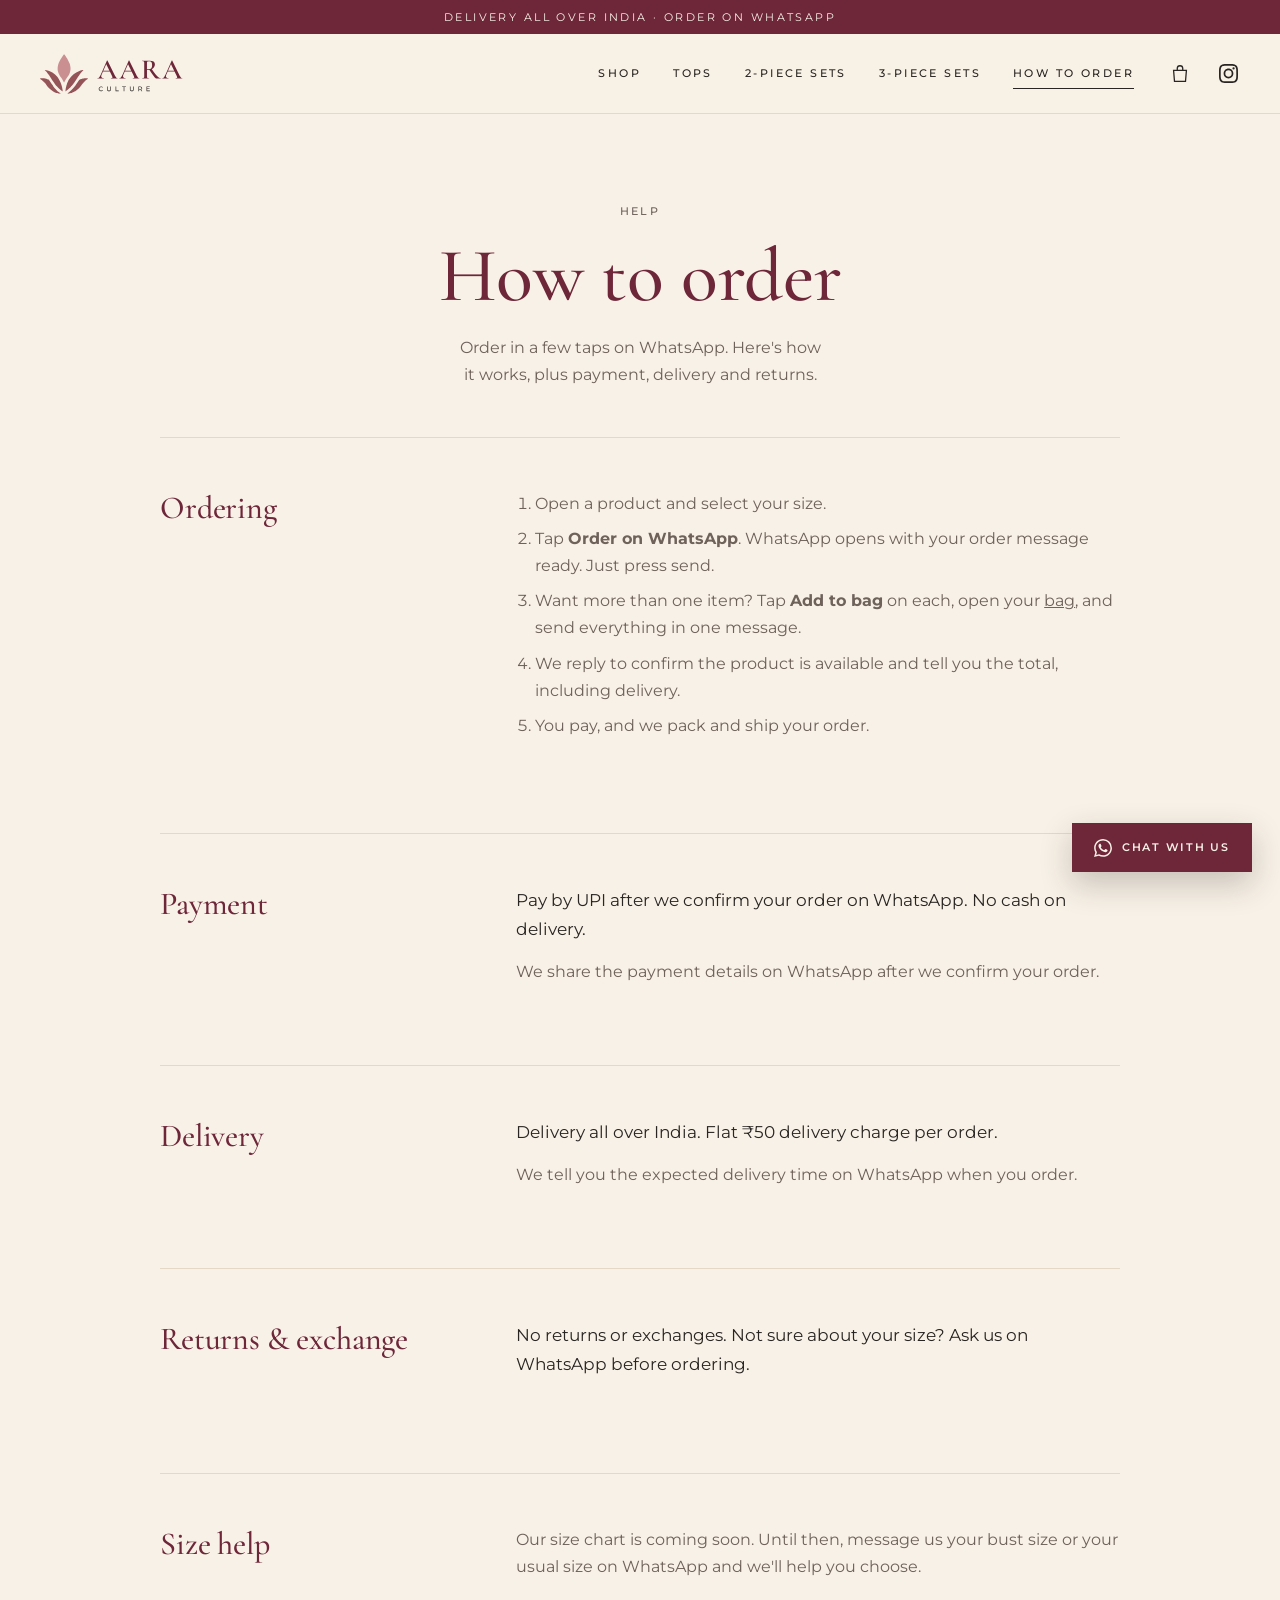
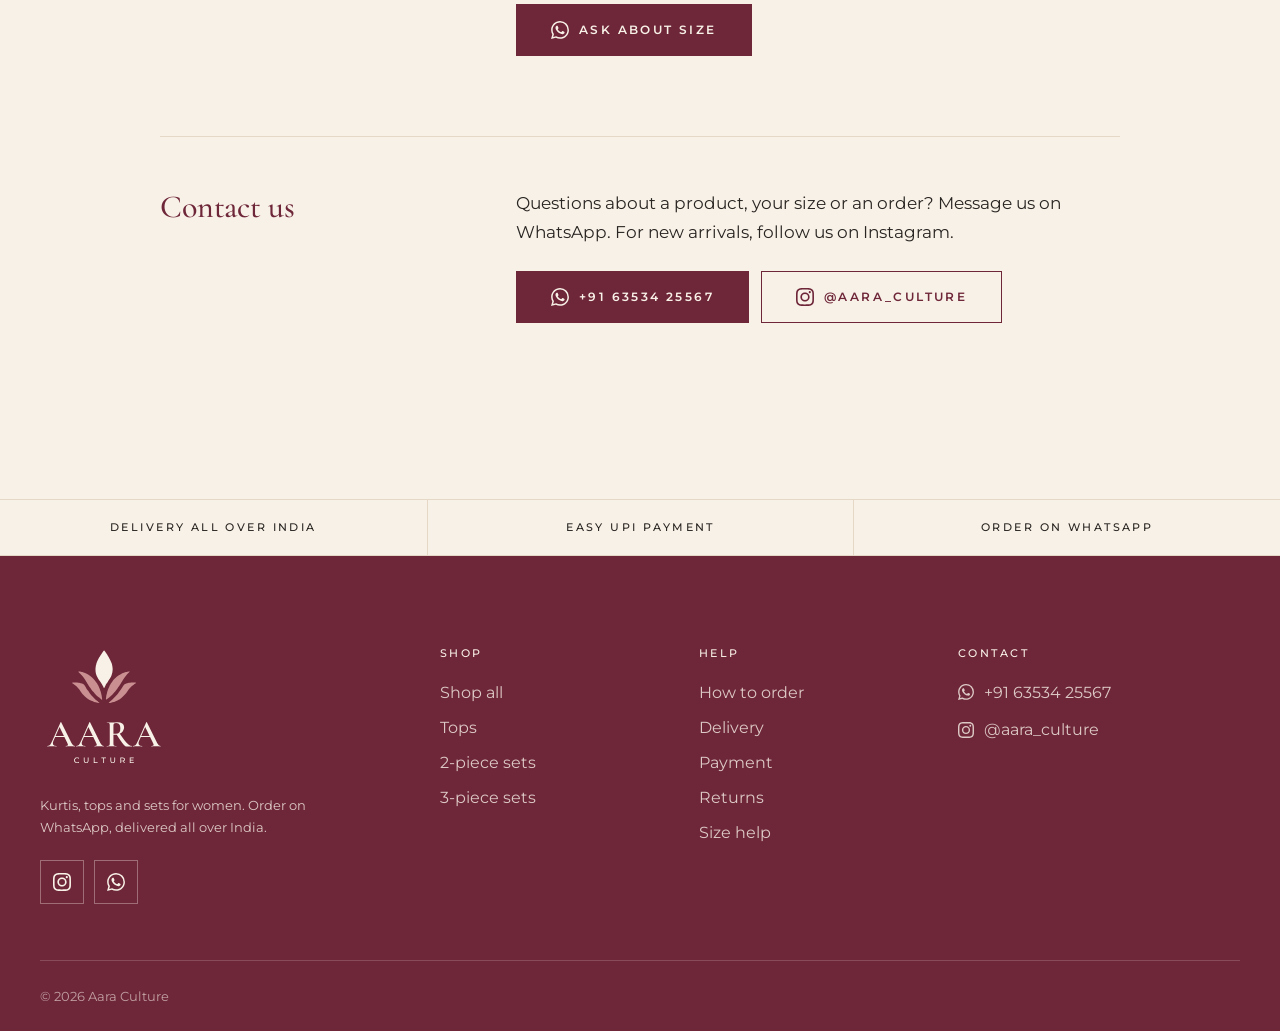
==== commit 334b7e30: "Add the Bag: several items in one WhatsApp order - Product page: "Add to bag" next to "Order on What" ====
--- a/info.html
+++ b/info.html
@@ -38,6 +38,7 @@
       <ol>
         <li>Open a product and select your size.</li>
         <li>Tap <strong>Order on WhatsApp</strong>. WhatsApp opens with your order message ready. Just press send.</li>
+        <li>Want more than one item? Tap <strong>Add to bag</strong> on each, open your <a href="bag.html">bag</a>, and send everything in one message.</li>
         <li>We reply to confirm the product is available and tell you the total, including delivery.</li>
         <li>You pay, and we pack and ship your order.</li>
       </ol>
--- a/css/style.css
+++ b/css/style.css
@@ -1861,3 +1861,188 @@
 .page {
   padding-bottom: 96px;
 }
+
+/* ---------- Bag (D-029) ---------- */
+
+.header-bag {
+  position: relative;
+  display: inline-flex;
+}
+
+.bag-count {
+  position: absolute;
+  top: 4px;
+  right: 2px;
+  min-width: 17px;
+  height: 17px;
+  padding: 0 4px;
+  background: var(--maroon);
+  color: var(--ivory);
+  font-size: 10px;
+  font-weight: 600;
+  line-height: 17px;
+  text-align: center;
+}
+
+.bag-count[hidden] {
+  display: none;
+}
+
+.site-header.is-on-photo .bag-count {
+  background: var(--ivory);
+  color: var(--maroon);
+}
+
+.menu-secondary .bag-count {
+  position: static;
+  display: inline-block;
+  margin-left: 6px;
+  vertical-align: 1px;
+}
+
+.visually-hidden {
+  position: absolute;
+  width: 1px;
+  height: 1px;
+  overflow: hidden;
+  clip: rect(0 0 0 0);
+  white-space: nowrap;
+}
+
+/* Two order buttons on the product page. */
+.order-bar {
+  display: grid;
+  gap: 8px;
+}
+
+.order-bar .button {
+  min-height: 46px;
+}
+
+.bag-list {
+  margin: 0;
+  padding: 0;
+  list-style: none;
+  border-top: 1px solid var(--line);
+}
+
+.bag-item {
+  display: grid;
+  grid-template-columns: 84px minmax(0, 1fr) auto;
+  gap: 16px;
+  padding: 20px 0;
+  border-bottom: 1px solid var(--line);
+}
+
+.bag-photo img {
+  display: block;
+  width: 84px;
+  aspect-ratio: 3 / 4;
+  object-fit: cover;
+}
+
+.bag-name {
+  color: var(--maroon);
+  font-family: var(--font-title);
+  font-size: 22px;
+  line-height: 1.15;
+  text-decoration: none;
+}
+
+.bag-meta {
+  margin-top: 6px;
+  color: var(--muted);
+  font-size: var(--size-small);
+}
+
+.bag-controls {
+  display: flex;
+  flex-wrap: wrap;
+  align-items: center;
+  gap: 8px 20px;
+  margin-top: 14px;
+  font-size: var(--size-small);
+}
+
+.qty {
+  display: inline-flex;
+  align-items: center;
+  border: 1px solid var(--line);
+}
+
+.qty-button {
+  width: 40px;
+  height: 40px;
+  border: 0;
+  background: none;
+  color: var(--ink);
+  font: inherit;
+  font-size: 18px;
+  cursor: pointer;
+}
+
+.qty-button:disabled {
+  color: var(--line);
+  cursor: not-allowed;
+}
+
+.qty-value {
+  min-width: 32px;
+  text-align: center;
+}
+
+.bag-line-price {
+  font-weight: 500;
+  white-space: nowrap;
+}
+
+.bag-summary {
+  max-width: 460px;
+  margin: 32px 0 0 auto;
+}
+
+.bag-summary dl {
+  margin: 0 0 20px;
+}
+
+.bag-summary dl > div {
+  display: flex;
+  justify-content: space-between;
+  padding: 6px 0;
+}
+
+.bag-summary dt {
+  color: var(--muted);
+}
+
+.bag-summary dd {
+  margin: 0;
+}
+
+.bag-summary .bag-total {
+  margin-top: 8px;
+  padding-top: 14px;
+  border-top: 1px solid var(--line);
+  color: var(--maroon);
+  font-weight: 600;
+}
+
+.bag-empty {
+  padding: 24px 0 8px;
+  text-align: center;
+  color: var(--muted);
+}
+
+.bag-empty .button {
+  margin-top: 8px;
+}
+
+@media (min-width: 900px) {
+  .bag-item {
+    grid-template-columns: 110px minmax(0, 1fr) auto;
+  }
+
+  .bag-photo img {
+    width: 110px;
+  }
+}
